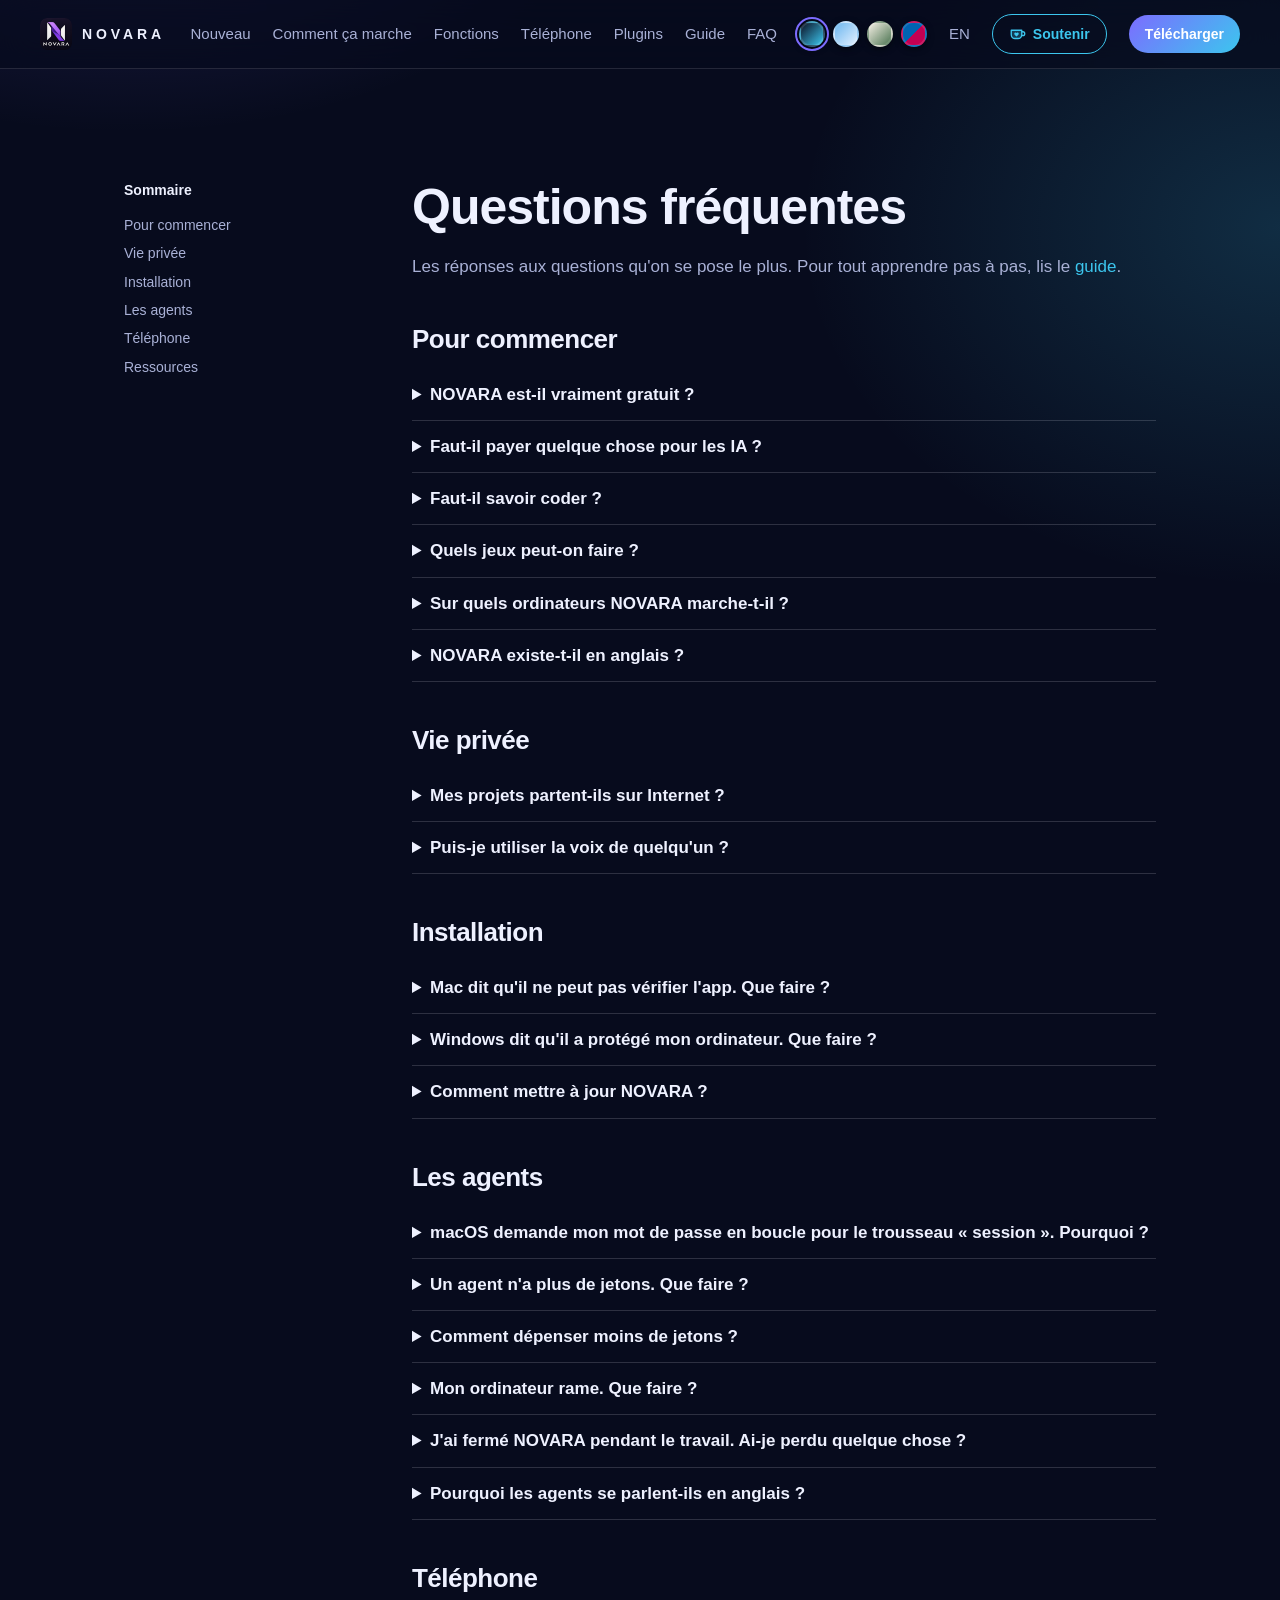
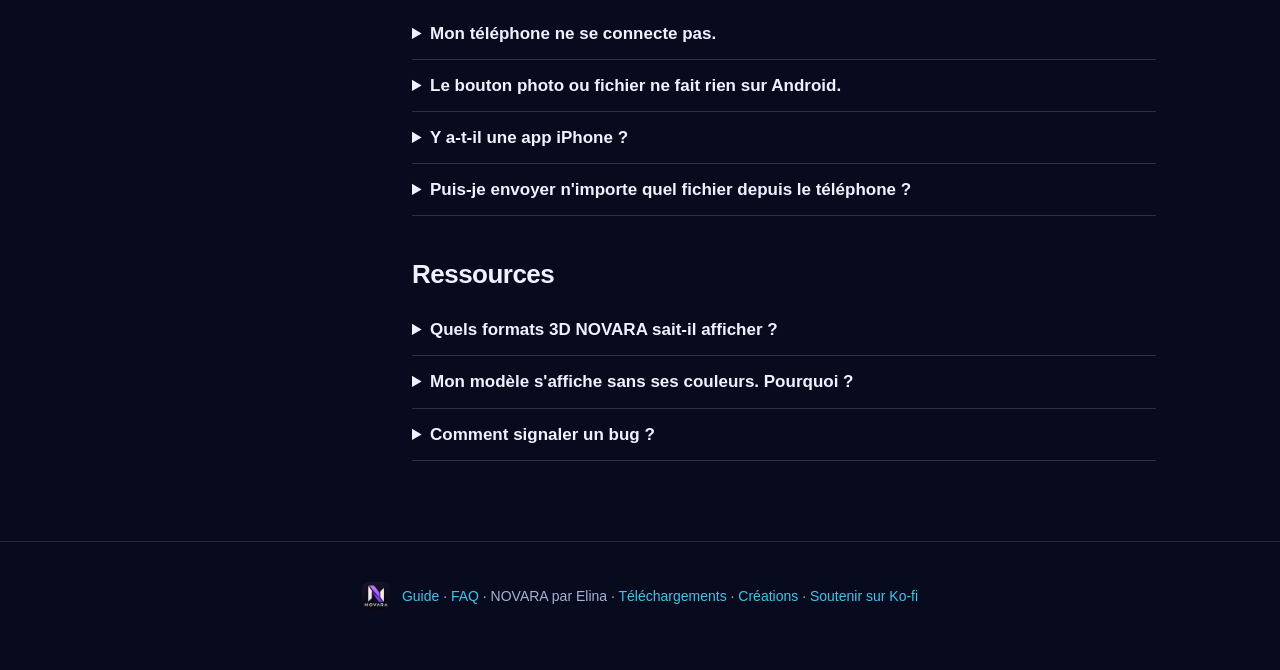
==== docs/faq-fr.html @ 21bc391d "Site et README : nouveautés 0.2.3, guide complet et FAQ en français et en anglais Co-Authored-By: Cl" ====
<!doctype html>
<html lang="fr" data-theme="dark-aero">
<head>
<meta charset="utf-8">
<meta name="viewport" content="width=device-width, initial-scale=1">
<title>NOVARA — Questions fréquentes</title>
<meta name="description" content="Les réponses aux questions qu&#x27;on se pose le plus. Pour tout apprendre pas à pas, lis le guide.">
<link rel="icon" href="img/novara-icon.png">
<link rel="stylesheet" href="style.css?v=16">
<script src="site.js?v=14" defer></script>
</head>
<body>
<header class="top">
  <a class="brand" href="fr.html"><img src="img/novara-icon.png" alt="" width="32" height="32"><span>NOVARA</span></a>
  <nav>
    <a href="fr.html#new023">Nouveau</a>
    <a href="fr.html#how">Comment ça marche</a>
    <a href="fr.html#features">Fonctions</a>
    <a href="fr.html#phone">Téléphone</a>
    <a href="fr.html#community">Plugins</a>
    <a href="guide-fr.html">Guide</a>
    <a href="faq-fr.html">FAQ</a>
    <div class="theme-picker" role="group" aria-label="Thème du site">
      <button data-set-theme="dark-aero" style="--sw: linear-gradient(135deg,#0b1024,#3cc6ee)" title="Dark Aero" aria-label="Dark Aero"></button>
      <button data-set-theme="aero" style="--sw: linear-gradient(135deg,#6db7ef,#e3f0ff)" title="Frutiger Aero" aria-label="Frutiger Aero"></button>
      <button data-set-theme="technozen" style="--sw: linear-gradient(135deg,#f4efe4,#4a7350)" title="Technozen" aria-label="Technozen"></button>
      <button data-set-theme="metro" style="--sw: linear-gradient(135deg,#0063b1 50%,#c30052 50%)" title="Frutiger Metro" aria-label="Frutiger Metro"></button>
    </div>
    <a href="faq.html" lang="en">EN</a>
    <a class="btn small donate-mini" href="https://ko-fi.com/K4B229QS15" target="_blank" rel="noopener"><svg class="mug" viewBox="0 0 24 24" aria-hidden="true"><path d="M3 7h14v6a5 5 0 0 1-5 5H8a5 5 0 0 1-5-5z" fill="currentColor" opacity=".25"/><path d="M3 7h14v6a5 5 0 0 1-5 5H8a5 5 0 0 1-5-5zM17 9h1.5a2.5 2.5 0 0 1 0 5H17" fill="none" stroke="currentColor" stroke-width="1.8" stroke-linejoin="round"/><path d="M10 15.2s-3-1.8-3-3.6a1.6 1.6 0 0 1 3-.8 1.6 1.6 0 0 1 3 .8c0 1.8-3 3.6-3 3.6z" fill="currentColor"/></svg><span>Soutenir</span></a>
    <a class="btn small" href="https://github.com/elinahart/novara-releases/releases/latest">Télécharger</a>
  </nav>
</header>
<main class="doc">
<nav class="doc-toc" aria-label="Sommaire"><b>Sommaire</b><a href="#s1-pour-commencer">Pour commencer</a><a href="#s2-vie-prive">Vie privée</a><a href="#s3-installation">Installation</a><a href="#s4-les-agents">Les agents</a><a href="#s5-tlphone">Téléphone</a><a href="#s6-ressources">Ressources</a></nav>
<article>
<h1>Questions fréquentes</h1>
<p>Les réponses aux questions qu'on se pose le plus. Pour tout apprendre pas à pas, lis le <a href="guide-fr.html">guide</a>.</p>
<h2 id="s1-pour-commencer">Pour commencer</h2>
<details><summary>NOVARA est-il vraiment gratuit ?</summary>
<p>Oui. Toutes les fonctions, tous les thèmes et toutes les mises à jour sont gratuits, sans abonnement et sans compte NOVARA. Tu peux soutenir le projet sur <a href="https://ko-fi.com/K4B229QS15" target="_blank" rel="noopener">Ko-fi</a> si tu veux.</p>
</details>
<details><summary>Faut-il payer quelque chose pour les IA ?</summary>
<p>Les agents utilisent ton propre compte : un abonnement Claude, un compte ChatGPT ou un compte Google. Ce que ça coûte dépend de ce compte. NOVARA choisit le bon modèle pour chaque tâche et ne dépense des jetons que là où une IA est vraiment utile.</p>
</details>
<details><summary>Faut-il savoir coder ?</summary>
<p>Non. Tu décris ton jeu avec tes mots, les agents écrivent le code et tu valides ce qu'ils créent.</p>
</details>
<details><summary>Quels jeux peut-on faire ?</summary>
<p>Des jeux web 2D, des jeux web 3D, des jeux Roblox Studio, des jeux Unity et des jeux ASCII, tout en caractères.</p>
</details>
<details><summary>Sur quels ordinateurs NOVARA marche-t-il ?</summary>
<p>Sur Mac avec macOS 11 ou plus récent (Apple Silicon ou Intel), et sur PC avec Windows 10 ou 11 en 64 bits. Il n'y a pas de version Linux pour l'instant. NOVARA regarde ta machine et te propose un nombre d'agents adapté.</p>
</details>
<details><summary>NOVARA existe-t-il en anglais ?</summary>
<p>Oui, en français et en anglais. Il suit la langue de ton ordinateur.</p>
</details>
<h2 id="s2-vie-prive">Vie privée</h2>
<details><summary>Mes projets partent-ils sur Internet ?</summary>
<p>Tes projets restent sur ton ordinateur et NOVARA ne collecte rien. Il va en ligne pour télécharger des outils et des mises à jour et pour lister les créations de la communauté. Les agents que tu connectes passent par ton compte : ce qu'ils lisent est traité par leur fournisseur, selon ses conditions.</p>
</details>
<details><summary>Puis-je utiliser la voix de quelqu'un ?</summary>
<p>Seulement avec son accord. NOVARA fait copier de vraies voix et demande ce consentement avant d'enregistrer.</p>
</details>
<h2 id="s3-installation">Installation</h2>
<details><summary>Mac dit qu'il ne peut pas vérifier l'app. Que faire ?</summary>
<p>C'est normal : NOVARA n'est pas notarié par Apple. Ouvre <b>Réglages Système › Confidentialité et sécurité</b>, descends et clique sur <b>Ouvrir quand même</b>. Il ne faut le faire qu'une fois.</p>
</details>
<details><summary>Windows dit qu'il a protégé mon ordinateur. Que faire ?</summary>
<p>L'installeur n'est pas signé par Microsoft. Clique sur <b>Informations complémentaires</b>, puis <b>Exécuter quand même</b>.</p>
</details>
<details><summary>Comment mettre à jour NOVARA ?</summary>
<p>NOVARA propose chaque mise à jour sur son écran d'accueil, avec ce qu'elle change. Sa signature est vérifiée avant l'installation.</p>
</details>
<h2 id="s4-les-agents">Les agents</h2>
<details><summary>macOS demande mon mot de passe en boucle pour le trousseau « session ». Pourquoi ?</summary>
<p>Claude Code garde sa connexion dans ton trousseau macOS et la relit à chaque agent. Si le trousseau est verrouillé, macOS redemande ton mot de passe pour chaque agent. Ouvre l'app <b>Trousseaux d'accès</b>, déverrouille « session », puis relance les agents. NOVARA te prévient quand il voit le trousseau verrouillé.</p>
</details>
<details><summary>Un agent n'a plus de jetons. Que faire ?</summary>
<p>NOVARA te propose de passer à une autre IA si tu en as connecté plusieurs. Tu peux aussi attendre la fin de ta limite, puis reprendre avec <b>Reprise</b>.</p>
</details>
<details><summary>Comment dépenser moins de jetons ?</summary>
<p>Choisis le mode <b>Éco</b> ou <b>Ultra éco</b> dans les réglages du projet. Les images, sons et musiques faits par les outils locaux ne coûtent aucun jeton.</p>
</details>
<details><summary>Mon ordinateur rame. Que faire ?</summary>
<p>Active le <b>Mode léger</b> du projet et réduis le nombre d'agents dans « Ressources et agents ».</p>
</details>
<details><summary>J'ai fermé NOVARA pendant le travail. Ai-je perdu quelque chose ?</summary>
<p>Non. Les tâches, les décisions et le travail interrompu sont gardés. Rouvre le projet et utilise <b>Reprise</b> pour repartir avec la même équipe.</p>
</details>
<details><summary>Pourquoi les agents se parlent-ils en anglais ?</summary>
<p>Ça coûte moins de jetons. Tout ce qui t'est destiné reste dans ta langue.</p>
</details>
<h2 id="s5-tlphone">Téléphone</h2>
<details><summary>Mon téléphone ne se connecte pas.</summary>
<p>Vérifie que le téléphone et l'ordinateur sont sur le même Wi-Fi et que NOVARA est ouvert. Scanne de nouveau le QR code de <b>Mon téléphone</b>. Hors de chez toi, il faut Tailscale sur les deux appareils.</p>
</details>
<details><summary>Le bouton photo ou fichier ne fait rien sur Android.</summary>
<p>Ton app NOVARA est sûrement trop ancienne. Installe la dernière depuis la page du téléphone : ouvre dans Chrome l'adresse de ton NOVARA suivie de <code>/novara-telephone.apk</code>.</p>
</details>
<details><summary>Y a-t-il une app iPhone ?</summary>
<p>Non, mais la page marche dans le navigateur de l'iPhone. Tu peux l'ajouter à ton écran d'accueil.</p>
</details>
<details><summary>Puis-je envoyer n'importe quel fichier depuis le téléphone ?</summary>
<p>Oui, dans l'onglet <b>Biblio</b>, jusqu'à 200 Mo par fichier. Ils arrivent dans les ressources du projet.</p>
</details>
<h2 id="s6-ressources">Ressources</h2>
<details><summary>Quels formats 3D NOVARA sait-il afficher ?</summary>
<p>GLB, GLTF, FBX, OBJ, STL, PLY, DAE, 3DS, 3MF et USDZ, sur l'ordinateur et sur le téléphone. Les fichiers <code>.blend</code> demandent Blender.</p>
</details>
<details><summary>Mon modèle s'affiche sans ses couleurs. Pourquoi ?</summary>
<p>NOVARA cherche les textures à côté du modèle, dans un dossier <code>&lt;nom&gt;.fbm</code> ou dans un dossier <code>textures</code>. Si elles sont ailleurs, le modèle s'affiche sans elles.</p>
</details>
<details><summary>Comment signaler un bug ?</summary>
<p>Utilise <b>Signaler un bug</b> dans NOVARA ou ouvre un ticket sur <a href="https://github.com/elinahart/novara-releases/issues" target="_blank" rel="noopener">GitHub</a>.</p>
</details>
</article>
</main>
<footer>
  <img src="img/novara-icon.png" alt="" width="28" height="28">
  <p><span class="footer-docs"><a href="guide-fr.html">Guide</a> · <a href="faq-fr.html">FAQ</a> · </span>NOVARA par Elina · <a href="https://github.com/elinahart/novara-releases">Téléchargements</a> · <a href="https://github.com/elinahart/novara-creations">Créations</a> · <a href="https://ko-fi.com/K4B229QS15" target="_blank" rel="noopener">Soutenir sur Ko-fi</a></p>
</footer>
</body>
</html>
---- docs/style.css ----
:root, [data-theme="dark-aero"] {
  --bg: #070b1d;
  --glow-1: rgb(124 108 255 / 0.28);
  --glow-2: rgb(60 198 238 / 0.18);
  --top-bg: rgb(7 11 29 / 0.7);
  --title-1: #b9a8ff;
  --shadow: rgb(0 0 0 / 0.5);
  --bg-2: #0d1430;
  --surface: rgb(255 255 255 / 0.06);
  --border: rgb(255 255 255 / 0.12);
  --text: #eef1ff;
  --muted: #a9b1d6;
  --accent: #7c6cff;
  --accent-2: #3cc6ee;
  --radius: 22px;
  color-scheme: dark;
}
[data-theme="aero"] {
  --bg: #e6f3fb; --glow-1: rgb(109 183 239 / 0.45); --glow-2: rgb(124 220 180 / 0.35); --top-bg: rgb(240 248 253 / 0.75);
  --surface: rgb(255 255 255 / 0.7); --border: rgb(15 37 54 / 0.12); --text: #0f2536; --muted: #4a6375;
  --accent: #4f46e5; --accent-2: #0b7fbf; --title-1: #4f46e5; --shadow: rgb(15 37 54 / 0.18); color-scheme: light;
}
[data-theme="technozen"] {
  --bg: #f4efe4; --glow-1: rgb(241 229 204 / 0.9); --glow-2: rgb(74 115 80 / 0.18); --top-bg: rgb(248 244 234 / 0.8);
  --surface: rgb(255 252 245 / 0.8); --border: rgb(42 40 34 / 0.12); --text: #2a2822; --muted: #5f5a4c;
  --accent: #4a7350; --accent-2: #8a5f36; --title-1: #4a7350; --shadow: rgb(42 40 34 / 0.18); color-scheme: light;
}
[data-theme="metro"] {
  --bg: #f2f2f2; --glow-1: transparent; --glow-2: transparent; --top-bg: #1d1d1d;
  --surface: #ffffff; --border: #d4d4d4; --text: #111111; --muted: #525252;
  --accent: #0063b1; --accent-2: #c30052; --title-1: #0063b1; --shadow: rgb(0 0 0 / 0.15); --radius: 0px; color-scheme: light;
}
[data-theme="metro"] .top nav a:not(.btn), [data-theme="metro"] .brand { color: #fff; }
[data-theme="metro"] .btn, [data-theme="metro"] img { border-radius: 0 !important; }
[data-theme="metro"] .btn { background: var(--accent); box-shadow: none; }
[data-theme="metro"] h1, [data-theme="metro"] h2 { text-transform: lowercase; font-weight: 300; letter-spacing: -0.03em; }
body, .top, .steps li, .cards > div { transition: background 0.4s ease, color 0.4s ease; }
* { box-sizing: border-box; }
html { scroll-behavior: smooth; overflow-x: clip; }
body { overflow-x: clip; }
body {
  margin: 0;
  font: 17px/1.6 -apple-system, BlinkMacSystemFont, "Segoe UI", Inter, Roboto, sans-serif;
  color: var(--text);
  background:
    radial-gradient(900px 600px at 10% -10%, var(--glow-1), transparent 60%),
    radial-gradient(800px 600px at 100% 10%, var(--glow-2), transparent 60%),
    var(--bg);
  -webkit-font-smoothing: antialiased;
}
img { max-width: 100%; height: auto; display: block; }
a { color: var(--accent-2); text-decoration: none; }
a:hover { text-decoration: underline; }
code { background: var(--surface); padding: 2px 6px; border-radius: 6px; font-size: 0.9em; }

.top {
  position: sticky; top: 0; z-index: 10;
  display: flex; align-items: center; justify-content: space-between; gap: 16px;
  padding: 14px max(24px, calc((100vw - 1200px) / 2));
  background: var(--top-bg); backdrop-filter: blur(16px); -webkit-backdrop-filter: blur(16px);
  border-bottom: 1px solid var(--border);
}
.brand { display: flex; align-items: center; gap: 10px; color: var(--text); font-weight: 800; letter-spacing: 0.28em; font-size: 14px; }
.brand img { border-radius: 22%; }
.brand:hover { text-decoration: none; }
.top nav { display: flex; align-items: center; gap: 22px; font-size: 15px; }
.top nav a { color: var(--muted); }
.top nav a:hover { color: var(--text); text-decoration: none; }

.btn {
  display: inline-flex; align-items: center; gap: 8px;
  padding: 13px 24px; border-radius: 999px; font-weight: 700; color: #fff;
  background: linear-gradient(135deg, var(--accent), var(--accent-2));
  box-shadow: 0 10px 30px rgb(124 108 255 / 0.4);
  transition: transform 0.15s ease, box-shadow 0.15s ease;
}
.btn:hover { text-decoration: none; transform: translateY(-1px); box-shadow: 0 14px 36px rgb(124 108 255 / 0.55); }
.top nav a.btn { color: #fff; }
.btn.small { padding: 8px 16px; font-size: 14px; box-shadow: none; }
.btn.ghost { background: var(--surface); border: 1px solid var(--border); box-shadow: none; color: var(--text); }
.btn.big { padding: 18px 34px; font-size: 19px; }

main > section { max-width: 1200px; margin: 0 auto; padding: 90px 24px; }
h1, h2, h3 { line-height: 1.15; margin: 0 0 16px; letter-spacing: -0.02em; }
h1 { font-size: clamp(38px, 5.4vw, 66px); font-weight: 850; }
h1 em { font-style: normal; background: linear-gradient(90deg, var(--title-1), var(--accent-2)); -webkit-background-clip: text; background-clip: text; color: transparent; }
h2 { font-size: clamp(30px, 3.6vw, 44px); text-align: center; margin-bottom: 40px; }
h3 { font-size: 23px; }
p { margin: 0 0 14px; }
.lead { font-size: 19px; color: var(--muted); max-width: 640px; }
.lead.center { margin: -20px auto 40px; text-align: center; }
.eyebrow { color: var(--accent-2); font-weight: 700; letter-spacing: 0.08em; text-transform: uppercase; font-size: 13px; }

.hero { display: grid; grid-template-columns: 0.85fr 1.25fr; gap: 56px; align-items: center; padding-top: 70px !important; }
.cta { display: flex; flex-wrap: wrap; gap: 12px; margin: 28px 0 22px; }
.works { color: var(--muted); font-size: 15px; }
.works b { color: var(--text); font-weight: 600; }
figure { margin: 0; }
.hero-shot img, .feature figure img, .wide img, .gallery img, .trio img {
  border-radius: 16px; border: 1px solid var(--border);
  box-shadow: 0 30px 80px var(--shadow);
}
.hero-shot img { transition: opacity 0.3s ease; }
.hero-shot img.swap { opacity: 0; }

.steps ol { list-style: none; padding: 0; margin: 0 0 56px; display: grid; grid-template-columns: repeat(3, 1fr); gap: 20px; }
.steps li, .cards > div {
  background: var(--surface); border: 1px solid var(--border); border-radius: var(--radius); padding: 28px;
}
.steps li span {
  display: grid; place-items: center; width: 40px; height: 40px; border-radius: 12px; margin-bottom: 16px;
  font-weight: 800; background: linear-gradient(135deg, var(--accent), var(--accent-2));
}
.steps li p, .cards p, .feature p, .trio p { color: var(--muted); }
.wide { max-width: 1000px; margin: 0 auto; }

.feature { display: grid; grid-template-columns: 1fr 1.3fr; gap: 56px; align-items: center; margin: 0 0 96px; }
.feature.flip > div { order: 2; }
.feature ul { padding-left: 20px; color: var(--muted); margin: 0; }
.feature li { margin-bottom: 6px; }
.feature b { color: var(--text); }

.gallery { display: grid; grid-template-columns: repeat(4, 1fr); gap: 18px; margin-bottom: 80px; }
.gallery figcaption { text-align: center; margin-top: 10px; color: var(--muted); font-size: 14px; font-weight: 600; }
.gallery figure { transition: transform 0.2s ease; }
.gallery figure:hover { transform: translateY(-4px) scale(1.02); }
.trio { display: grid; grid-template-columns: repeat(3, 1fr); gap: 26px; margin-bottom: 96px; }
.trio img { margin-bottom: 18px; }

.cards { display: grid; grid-template-columns: repeat(3, 1fr); gap: 20px; }
.cards h3 { font-size: 19px; }

.download { text-align: center; }
.download p { color: var(--muted); max-width: 640px; margin: 0 auto 28px; }
.download .small { font-size: 14px; margin-top: 28px; }

footer { display: flex; align-items: center; justify-content: center; gap: 12px; padding: 40px 24px 60px; color: var(--muted); font-size: 14px; border-top: 1px solid var(--border); }
footer img { border-radius: 22%; }
footer p { margin: 0; }

@media (max-width: 900px) {
  .top nav a:not(.btn) { display: none; }
  .hero, .feature { grid-template-columns: 1fr; gap: 32px; }
  .feature.flip > div { order: 0; }
  .hero-shot { transform: none; }
  .steps ol, .trio, .cards { grid-template-columns: 1fr; }
  .gallery { grid-template-columns: repeat(2, 1fr); }
  main > section { padding: 60px 16px; }
}
@media (prefers-reduced-motion: reduce) { * { transition: none !important; scroll-behavior: auto !important; } }

/* The themes of the app, tried on the site itself. */
.theme-picker { display: flex; gap: 8px; align-items: center; }
.theme-picker button {
  width: 26px; height: 26px; border-radius: 50%; border: 2px solid var(--border); cursor: pointer; padding: 0;
  background: var(--sw); box-shadow: 0 2px 6px var(--shadow); transition: transform 0.15s ease;
}
.theme-picker button:hover { transform: scale(1.15); }
.theme-picker button[aria-pressed="true"] { outline: 2px solid var(--accent); outline-offset: 2px; }
.try { text-align: center; margin: -10px 0 36px; color: var(--muted); }
.try .theme-picker { justify-content: center; margin-top: 12px; }
.try .theme-picker button { width: auto; height: auto; padding: 8px 16px; border-radius: 999px; font: inherit; font-size: 14px; font-weight: 600; color: #fff; text-shadow: 0 1px 2px rgb(0 0 0 / 0.4); }
.game { display: grid; grid-template-columns: repeat(3, 1fr); gap: 26px; align-items: start; }
.game img { border-radius: 16px; border: 1px solid var(--border); box-shadow: 0 30px 80px var(--shadow); }
.game figcaption { color: var(--muted); font-size: 15px; margin-top: 12px; text-align: center; }
@media (max-width: 900px) { .game { grid-template-columns: 1fr; } .top .theme-picker { display: none; } }

/* Scroll reveal: in when on screen, out again when it leaves. */
.reveal { opacity: 0; transform: translateY(40px); transition: opacity 0.8s cubic-bezier(.2,.7,.2,1), transform 0.8s cubic-bezier(.2,.7,.2,1); }
.reveal.from-right { transform: translateX(60px) scale(0.97); }
.reveal.in { opacity: 1; transform: none; }
.delay-1 { transition-delay: 0.1s; } .delay-2 { transition-delay: 0.2s; } .delay-3 { transition-delay: 0.3s; }
.top.scrolled { box-shadow: 0 10px 30px var(--shadow); }

/* The sentence that types itself. */
.typed-band { text-align: center; padding: 120px 24px 40px !important; }
.typed { font-size: clamp(24px, 3.2vw, 40px); font-weight: 700; line-height: 1.35; max-width: 900px; margin: 0 auto 26px; min-height: 3em; letter-spacing: -0.01em; }
.typed .ghost { opacity: 0.12; }
.typed .caret { display: inline-block; width: 3px; height: 1em; margin: 0 2px -0.12em; background: var(--accent-2); animation: blink 1s steps(2) infinite; }
.typed-after { color: var(--muted); font-size: 18px; }
@keyframes blink { 50% { opacity: 0; } }

/* The simulated team at work. */
.live-grid { display: grid; grid-template-columns: 1fr 1.1fr; gap: 56px; align-items: center; margin-bottom: 70px; }
h2.left { text-align: left; }
.mini-steps { padding-left: 20px; color: var(--muted); }
.mini-steps li { margin-bottom: 10px; }
.mini-steps b { color: var(--text); }
.feed { border-radius: 18px; overflow: hidden; border: 1px solid var(--border); background: #0b0f24; box-shadow: 0 30px 80px var(--shadow); color: #dfe4ff; font: 14px/1.5 ui-monospace, "SF Mono", Menlo, monospace; }
.feed-head { display: flex; align-items: center; gap: 7px; padding: 12px 16px; background: #141a36; border-bottom: 1px solid rgb(255 255 255 / 0.08); }
.feed-head span { width: 11px; height: 11px; border-radius: 50%; background: #ff5f57; }
.feed-head span:nth-child(2) { background: #febc2e; } .feed-head span:nth-child(3) { background: #28c840; }
.feed-head b { margin-left: 10px; font-weight: 600; color: #a9b1d6; font-family: -apple-system, sans-serif; }
.feed ul { list-style: none; margin: 0; padding: 14px 16px 18px; min-height: 380px; }
.feed li { display: flex; align-items: baseline; gap: 10px; padding: 7px 8px; border-radius: 8px; opacity: 0; transform: translateY(8px); transition: opacity 0.4s ease, transform 0.4s ease, background 0.4s ease; }
.feed li.on { opacity: 1; transform: none; }
.feed li.now { background: rgb(255 255 255 / 0.06); }
.feed li i { flex: none; width: 8px; height: 8px; border-radius: 50%; transform: translateY(-1px); }
.feed li.now i { animation: pulse 1s ease-in-out infinite; }
.feed li b { flex: none; min-width: 96px; font-weight: 700; }
@keyframes pulse { 50% { box-shadow: 0 0 0 6px rgb(255 255 255 / 0.12); } }
.game figure.phone img { max-width: 300px; margin: 0 auto; border-radius: 28px; border: 6px solid #111; }

/* Tokens. */
.tokens { display: grid; grid-template-columns: repeat(4, 1fr); gap: 18px; }
.tokens > div { background: var(--surface); border: 1px solid var(--border); border-radius: var(--radius); padding: 24px; }
.tokens strong { display: block; font-size: 30px; margin-bottom: 6px; background: linear-gradient(90deg, var(--title-1), var(--accent-2)); -webkit-background-clip: text; background-clip: text; color: transparent; }
.tokens p { color: var(--muted); margin: 0; font-size: 15px; }

@media (max-width: 900px) {
  .live-grid, .tokens { grid-template-columns: 1fr; }
  .feed ul { min-height: 0; }
}
@media (prefers-reduced-motion: reduce) { .reveal { opacity: 1; transform: none; } }

/* ---- Small pleasures. */
.progress { position: fixed; top: 0; left: 0; height: 3px; width: 100%; z-index: 30; transform-origin: 0 50%; transform: scaleX(0); background: linear-gradient(90deg, var(--accent), var(--accent-2)); }
.top nav a.active { color: var(--text); position: relative; }
.top nav a.active::after { content: ""; position: absolute; left: 0; right: 0; bottom: -6px; height: 2px; border-radius: 2px; background: var(--accent-2); }
:focus-visible { outline: 2px solid var(--accent-2); outline-offset: 3px; border-radius: 6px; }

/* A bigger town, bleeding to the right on wide screens. */
@media (min-width: 901px) { .hero { grid-template-columns: 0.8fr 1.4fr; } }
.hero-shot { position: relative; }
@media (min-width: 1100px) { .hero-shot { margin-right: calc((1200px - 100vw) / 2 + 8px); } }
.hero-shot img { border-radius: 22px; }
.bubble {
  position: absolute; display: flex; align-items: center; gap: 8px; padding: 8px 14px 8px 8px; border-radius: 999px;
  background: rgb(255 255 255 / 0.92); color: #0f2536; font-size: 14px; font-weight: 600; white-space: nowrap;
  box-shadow: 0 10px 30px rgb(0 0 0 / 0.25); opacity: 0; transform: translateY(10px) scale(0.95);
  transition: opacity 0.45s ease, transform 0.45s ease; pointer-events: none;
}
.bubble.on { opacity: 1; transform: none; }
.bubble i { width: 26px; height: 26px; border-radius: 50%; display: grid; place-items: center; font-style: normal; color: #fff; font-size: 13px; }
.bubble b { font-weight: 800; }

/* Screenshots open big. */
main figure img, .trio img { cursor: zoom-in; transition: transform 0.35s cubic-bezier(.2,.7,.2,1), box-shadow 0.35s ease; }
main figure:not(.hero-shot) img:hover, .trio img:hover { transform: translateY(-4px); }
.lightbox { position: fixed; inset: 0; z-index: 50; display: grid; place-items: center; padding: 4vh 4vw; background: rgb(3 5 15 / 0.82); backdrop-filter: blur(10px); -webkit-backdrop-filter: blur(10px); opacity: 0; pointer-events: none; transition: opacity 0.3s ease; cursor: zoom-out; }
.lightbox.open { opacity: 1; pointer-events: auto; }
.lightbox img { max-width: 100%; max-height: 86vh; border-radius: 14px; box-shadow: 0 40px 120px rgb(0 0 0 / 0.6); transform: scale(0.94); transition: transform 0.35s cubic-bezier(.2,.7,.2,1); }
.lightbox.open img { transform: none; }
.lightbox p { color: #dfe4ff; margin: 14px 0 0; font-size: 15px; text-align: center; }

/* A light that follows the mouse on cards. */
.cards > div, .tokens > div, .steps li { position: relative; overflow: hidden; }
.cards > div::before, .tokens > div::before {
  content: ""; position: absolute; inset: 0; pointer-events: none; opacity: 0; transition: opacity 0.3s ease;
  background: radial-gradient(260px circle at var(--mx, 50%) var(--my, 50%), color-mix(in srgb, var(--accent) 22%, transparent), transparent 70%);
}
.cards > div:hover::before, .tokens > div:hover::before { opacity: 1; }
.cards > div, .tokens > div { transition: transform 0.25s ease, border-color 0.25s ease; }
.cards > div:hover, .tokens > div:hover { transform: translateY(-4px); border-color: color-mix(in srgb, var(--accent) 45%, var(--border)); }

.to-top { position: fixed; right: 22px; bottom: 22px; z-index: 20; width: 46px; height: 46px; border-radius: 50%; border: 1px solid var(--border); background: var(--surface); color: var(--text); font-size: 20px; cursor: pointer; backdrop-filter: blur(10px); box-shadow: 0 10px 30px var(--shadow); opacity: 0; transform: translateY(12px); transition: opacity 0.3s ease, transform 0.3s ease; }
.to-top.on { opacity: 1; transform: none; }
@media (max-width: 900px) { .bubble { font-size: 12px; } .hero-shot { margin-right: 0; } }

/* The four other themes of the app, for the showcase. */
[data-theme="glacier"] {
  --bg: #ecf3f8; --glow-1: rgb(63 143 203 / 0.3); --glow-2: rgb(255 255 255 / 0.9); --top-bg: rgb(244 249 252 / 0.8);
  --surface: rgb(255 255 255 / 0.75); --border: rgb(27 103 158 / 0.15); --text: #0d2a40; --muted: #4d6577;
  --accent: #1b679e; --accent-2: #3f8fcb; --title-1: #1b679e; --shadow: rgb(13 42 64 / 0.18); color-scheme: light;
}
[data-theme="aurora"] {
  --bg: #0a1330; --glow-1: rgb(14 91 92 / 0.55); --glow-2: rgb(61 42 128 / 0.5); --top-bg: rgb(10 19 48 / 0.75);
  --surface: rgb(255 255 255 / 0.06); --border: rgb(255 255 255 / 0.12); --text: #eef3ff; --muted: #b2bfe6;
  --accent: #5be3c8; --accent-2: #c38bfa; --title-1: #5be3c8; --shadow: rgb(0 0 0 / 0.5); color-scheme: dark;
}
[data-theme="aurora"] .btn:not(.ghost) { color: #062a26; }
[data-theme="eco"] {
  --bg: #eef6ea; --glow-1: rgb(220 243 207 / 0.95); --glow-2: rgb(46 117 49 / 0.15); --top-bg: rgb(246 251 241 / 0.8);
  --surface: rgb(255 255 251 / 0.8); --border: rgb(20 43 23 / 0.12); --text: #142b17; --muted: #48614b;
  --accent: #2e7531; --accent-2: #8a6d00; --title-1: #2e7531; --shadow: rgb(20 43 23 / 0.16); color-scheme: light;
}
[data-theme="dorfic"] {
  --bg: #efefed; --glow-1: rgb(255 230 211 / 0.9); --glow-2: transparent; --top-bg: rgb(246 246 244 / 0.85);
  --surface: #ffffff; --border: #d6d6d2; --text: #1a1a1a; --muted: #575757;
  --accent: #b93d0c; --accent-2: #c25e0a; --title-1: #b93d0c; --shadow: rgb(0 0 0 / 0.12); --radius: 6px; color-scheme: light;
}
[data-theme="dorfic"] h1, [data-theme="dorfic"] h2, [data-theme="dorfic"] h3 { font-family: ui-monospace, "SF Mono", Menlo, monospace; text-transform: uppercase; letter-spacing: 0.02em; }

/* The showcase: it stays on screen while the themes play one by one. */
.showcase { height: 520vh; position: relative; margin-bottom: 60px; }
.show-stick { position: sticky; top: 84px; height: calc(100vh - 100px); display: grid; grid-template-columns: 0.75fr 2fr; grid-template-rows: 1fr auto; gap: 18px 36px; align-items: center; }
.show-head { align-self: center; }
.show-count { color: var(--accent-2); font-weight: 800; letter-spacing: 0.1em; margin: 0 0 6px; }
.show-head h3 { font-size: clamp(28px, 3vw, 40px); }
.show-desc { color: var(--muted); min-height: 3.2em; }
.show-frame { margin: 0; align-self: center; }
.show-frame img { width: 100%; max-height: calc(100vh - 260px); object-fit: contain; border-radius: 16px; border: 1px solid var(--border); box-shadow: 0 30px 80px var(--shadow); transition: opacity 0.35s ease, transform 0.35s ease; }
.show-frame img.swap { opacity: 0; transform: scale(0.98); }
.show-strip { grid-column: 1 / -1; display: grid; grid-template-columns: repeat(8, 1fr); gap: 10px; }
.show-strip button { padding: 0; border: 2px solid transparent; border-radius: 10px; overflow: hidden; cursor: pointer; background: none; opacity: 0.55; transition: opacity 0.25s ease, transform 0.25s ease, border-color 0.25s ease; }
.show-strip button img { aspect-ratio: 16 / 10; object-fit: cover; width: 100%; cursor: pointer; }
.show-strip button:hover { opacity: 0.9; transform: translateY(-2px); }
.show-strip button[aria-selected="true"] { opacity: 1; border-color: var(--accent); }
@media (max-width: 900px) {
  .showcase { height: auto; }
  .show-stick { position: static; height: auto; grid-template-columns: 1fr; }
  .show-strip { grid-template-columns: repeat(4, 1fr); }
}

/* Make your character. */
.maker { display: grid; grid-template-columns: 1fr 1.3fr; gap: 40px; align-items: stretch; margin: 0 0 96px; padding: 28px; border-radius: calc(var(--radius) + 6px); background: var(--surface); border: 1px solid var(--border); }
.maker-stage { position: relative; border-radius: var(--radius); overflow: hidden; min-height: 360px; background: linear-gradient(180deg, #8fd0ff 0%, #d9f1ff 58%, #7ccf6a 58%, #5bb04c 100%); display: flex; flex-direction: column; justify-content: flex-end; align-items: center; padding-bottom: 26px; }
.maker-ground { position: relative; display: flex; align-items: flex-end; gap: 6px; margin-bottom: 18px; }
.maker-me { width: 168px; height: 276px; background-repeat: no-repeat; background-size: 672px 276px; image-rendering: pixelated; animation: maker-walk 0.7s steps(4) infinite, maker-bob 0.35s ease-in-out infinite alternate; filter: drop-shadow(0 6px 0 rgb(0 0 0 / 0.15)); }
.maker-pet { width: 96px; height: 80px; background-repeat: no-repeat; background-size: 384px 80px; image-rendering: pixelated; animation: maker-pet 0.6s steps(4) infinite; margin-bottom: 4px; }
.maker-pet.none { display: none; }
@keyframes maker-walk { to { background-position: -672px 0; } }
@keyframes maker-pet { to { background-position: -384px 0; } }
@keyframes maker-bob { to { transform: translateY(-3px); } }
.maker-name { margin: 0; padding: 8px 18px; border-radius: 999px; background: rgb(255 255 255 / 0.9); color: #0f2536; text-align: center; box-shadow: 0 8px 24px rgb(0 0 0 / 0.15); }
.maker-name b { display: block; font-size: 18px; }
.maker-name small { color: #4a6375; }
.maker-tools .muted { color: var(--muted); }
.maker-row { display: flex; gap: 10px; margin: 16px 0; }
.maker-row input { flex: 1; padding: 10px 14px; border-radius: 12px; border: 1px solid var(--border); background: var(--bg); color: var(--text); font: inherit; }
.maker-tabs { display: flex; gap: 6px; margin-bottom: 14px; }
.maker-tabs button { flex: 1; padding: 9px; border-radius: 12px; border: 1px solid var(--border); background: transparent; color: var(--text); font: inherit; font-weight: 700; cursor: pointer; }
.maker-tabs button[aria-selected="true"] { background: linear-gradient(135deg, var(--accent), var(--accent-2)); color: #fff; border-color: transparent; }
.maker-grid { display: grid; grid-template-columns: repeat(auto-fill, minmax(78px, 1fr)); gap: 8px; max-height: 300px; overflow: auto; padding: 2px; }
.maker-grid button { display: flex; flex-direction: column; align-items: center; gap: 4px; padding: 8px 4px; border-radius: 12px; border: 2px solid transparent; background: var(--bg); color: var(--muted); font: inherit; font-size: 11px; cursor: pointer; transition: transform 0.15s ease, border-color 0.15s ease; }
.maker-grid button:hover { transform: translateY(-2px); }
.maker-grid button[aria-pressed="true"] { border-color: var(--accent); color: var(--text); }
.maker-grid span { display: block; width: 42px; height: 69px; background-repeat: no-repeat; background-size: 168px 69px; image-rendering: pixelated; }
.maker-grid span.pet { width: 48px; height: 40px; background-size: 192px 40px; margin: 14px 0 15px; }
.maker-grid span.none { background: none; border: 2px dashed var(--border); border-radius: 8px; width: 40px; height: 40px; margin: 14px 0 15px; }
@media (max-width: 900px) { .maker { grid-template-columns: 1fr; } }
@media (prefers-reduced-motion: reduce) { .maker-me, .maker-pet { animation: none; } }
.models { max-width: 460px; margin: 30px auto 0; text-align: center; }
.models img { border-radius: 16px; border: 1px solid var(--border); box-shadow: 0 20px 60px var(--shadow); }
.models figcaption, .chars figcaption { color: var(--muted); font-size: 14px; margin-top: 10px; text-align: center; }
.chars { margin-top: -40px; }
.chars img { border-radius: 14px; border: 1px solid var(--border); box-shadow: 0 20px 60px var(--shadow); }
.flow { list-style: none; padding: 0; margin: 0 0 90px; display: grid; grid-template-columns: repeat(3, 1fr); gap: 22px; }
.flow li { background: var(--surface); border: 1px solid var(--border); border-radius: var(--radius); padding: 24px; display: flex; flex-direction: column; }
.flow li span { display: grid; place-items: center; width: 36px; height: 36px; border-radius: 10px; margin-bottom: 14px; font-weight: 800; color: #fff; background: linear-gradient(135deg, var(--accent), var(--accent-2)); }
.flow li p { color: var(--muted); flex: 1; }
.flow li img { border-radius: 12px; border: 1px solid var(--border); margin-top: 10px; cursor: zoom-in; }
@media (max-width: 900px) { .flow { grid-template-columns: 1fr; } }

/* NOVARA on the phone. */
.phone-band { display: grid; grid-template-columns: 0.9fr 1.3fr; gap: 40px; align-items: center; margin: 0 0 110px; padding: 40px; border-radius: calc(var(--radius) + 8px); background: linear-gradient(135deg, color-mix(in srgb, var(--accent) 16%, transparent), color-mix(in srgb, var(--accent-2) 12%, transparent)); border: 1px solid var(--border); }
.phone-text p, .phone-text ul { color: var(--muted); }
.phone-text li { margin-bottom: 6px; }
.phones { display: flex; justify-content: center; align-items: center; gap: 0; }
.phone-frame { width: 31%; max-width: 230px; border-radius: 34px; padding: 8px; background: #0b0d18; box-shadow: 0 30px 70px var(--shadow), inset 0 0 0 2px #2a2f45; margin: 0 -14px; transition: transform 0.4s cubic-bezier(.2,.7,.2,1); }
.phone-frame img { border-radius: 26px; display: block; width: 100%; }
.phone-frame.tilt-l { transform: rotate(-6deg) translateY(16px); }
.phone-frame.tilt-r { transform: rotate(6deg) translateY(16px); }
.phone-frame.up { position: relative; z-index: 2; transform: translateY(-14px) scale(1.06); }
.phones:hover .phone-frame.tilt-l { transform: rotate(-3deg) translateX(-18px) translateY(8px); }
.phones:hover .phone-frame.tilt-r { transform: rotate(3deg) translateX(18px) translateY(8px); }
@media (max-width: 900px) { .phone-band { grid-template-columns: 1fr; padding: 24px; } }

/* Support NOVARA: the donate button wears the theme's colours. */
.mug { width: 22px; height: 22px; flex: none; }
.donate { display: inline-flex; align-items: center; gap: 10px; padding: 14px 26px; border-radius: 999px; font-weight: 800; color: #fff; text-decoration: none;
  background: linear-gradient(135deg, var(--accent-2), var(--accent)); box-shadow: 0 12px 34px color-mix(in srgb, var(--accent) 45%, transparent);
  transition: transform 0.18s ease, box-shadow 0.18s ease; position: relative; overflow: hidden; }
.donate::after { content: ""; position: absolute; inset: 0; background: linear-gradient(110deg, transparent 30%, rgb(255 255 255 / 0.35) 50%, transparent 70%); transform: translateX(-120%); animation: donate-shine 3.5s ease-in-out infinite; }
.donate:hover { text-decoration: none; transform: translateY(-2px) scale(1.02); box-shadow: 0 16px 40px color-mix(in srgb, var(--accent) 60%, transparent); }
.donate:hover .mug { animation: mug-beat 0.6s ease-in-out infinite alternate; }
.donate.small { padding: 9px 18px; font-size: 15px; }
@keyframes donate-shine { 60%, 100% { transform: translateX(120%); } }
@keyframes mug-beat { to { transform: scale(1.18) rotate(-6deg); } }
.top nav a.donate-mini { background: transparent; border: 1.5px solid var(--accent-2); color: var(--accent-2); box-shadow: none; display: inline-flex; align-items: center; gap: 6px; }
.top nav a.donate-mini .mug { width: 18px; height: 18px; }
.top nav a.donate-mini:hover { background: var(--accent-2); color: #fff; }
[data-theme="metro"] .donate, [data-theme="metro"] .top nav a.donate-mini { border-radius: 0; }
[data-theme="metro"] .top nav a.donate-mini { color: #fff; border-color: #fff; }

.free-card { display: grid; grid-template-columns: 1.4fr 1fr; gap: 40px; align-items: center; padding: 44px; border-radius: calc(var(--radius) + 8px);
  background: linear-gradient(135deg, color-mix(in srgb, var(--accent) 22%, var(--surface)), color-mix(in srgb, var(--accent-2) 14%, var(--surface))); border: 1px solid var(--border); margin-bottom: 30px; }
.free-card p { color: var(--muted); margin-bottom: 24px; }
.free-list { list-style: none; margin: 0; padding: 0; display: grid; gap: 14px; }
.free-list li { display: flex; align-items: baseline; gap: 14px; padding: 16px 20px; border-radius: var(--radius); background: var(--surface); border: 1px solid var(--border); }
.free-list b { font-size: 30px; min-width: 96px; background: linear-gradient(90deg, var(--title-1), var(--accent-2)); -webkit-background-clip: text; background-clip: text; color: transparent; }
.free-list span { color: var(--muted); }
.privacy { padding: 30px 34px; border-radius: var(--radius); border: 1px dashed var(--border); }
.privacy p { color: var(--muted); }
.privacy .muted { font-size: 15px; opacity: 0.85; margin: 0; }
@media (max-width: 900px) { .free-card { grid-template-columns: 1fr; padding: 26px; } .top nav a.donate-mini span { display: none; } }
@media (prefers-reduced-motion: reduce) { .donate::after { animation: none; } }
.donate span { white-space: nowrap; }
@media (max-width: 420px) { .donate { padding: 12px 18px; font-size: 15px; gap: 8px; } }

/* Listen: the sounds made by the agents. */
.sound-lab { display: grid; grid-template-columns: 1fr 1.1fr; gap: 40px; align-items: center; margin: 0 0 96px; padding: 36px; border-radius: calc(var(--radius) + 6px); background: var(--surface); border: 1px solid var(--border); }
.sound-text p { color: var(--muted); }
.sound-text .muted { font-size: 15px; }
.mixer { padding: 20px; border-radius: var(--radius); background: #0b0f24; color: #e9edff; box-shadow: 0 24px 60px var(--shadow); }
.mixer-head { display: flex; align-items: center; gap: 14px; margin-bottom: 16px; }
.mixer-head b { display: block; }
.mixer-head small { color: #a9b1d6; }
.play-big { width: 54px; height: 54px; border-radius: 50%; border: none; cursor: pointer; font-size: 20px; color: #fff; background: linear-gradient(135deg, var(--accent), var(--accent-2)); box-shadow: 0 8px 22px color-mix(in srgb, var(--accent) 50%, transparent); flex: none; }
.play-big.playing { font-size: 16px; }
.layers { display: grid; grid-template-columns: repeat(4, 1fr); gap: 8px; }
.layer { display: flex; align-items: center; gap: 8px; justify-content: center; padding: 10px 6px; border-radius: 12px; border: 1px solid rgb(255 255 255 / 0.14); background: rgb(255 255 255 / 0.04); color: #a9b1d6; font: inherit; font-size: 14px; font-weight: 700; cursor: pointer; transition: all 0.2s ease; }
.layer i { width: 9px; height: 9px; border-radius: 50%; background: #555b7a; }
.layer.on { color: #fff; border-color: color-mix(in srgb, var(--accent-2) 70%, transparent); background: color-mix(in srgb, var(--accent-2) 18%, transparent); }
.layer.on i { background: var(--accent-2); box-shadow: 0 0 10px var(--accent-2); }
.eq { display: flex; align-items: flex-end; gap: 5px; height: 46px; margin-top: 16px; }
.eq span { flex: 1; height: 8%; border-radius: 3px; background: linear-gradient(180deg, var(--accent-2), var(--accent)); transition: height 0.08s linear; }
.sfx { display: grid; grid-template-columns: repeat(3, 1fr); gap: 8px; margin-top: 12px; }
.sfx button { display: flex; flex-direction: column; align-items: center; gap: 4px; padding: 12px 6px; border-radius: 14px; border: 1px solid var(--border); background: var(--bg); color: var(--text); font: inherit; font-size: 13px; font-weight: 600; cursor: pointer; transition: transform 0.15s ease, border-color 0.15s ease; }
.sfx button span { font-size: 22px; }
.sfx button:hover { transform: translateY(-2px); border-color: var(--accent); }
.sfx button.playing { border-color: var(--accent-2); box-shadow: 0 0 0 3px color-mix(in srgb, var(--accent-2) 30%, transparent); }
@media (max-width: 900px) { .sound-lab { grid-template-columns: 1fr; padding: 22px; } .layers { grid-template-columns: repeat(2, 1fr); } }

/* Autonomous agents, the user's last word. */
.auto-grid { display: grid; grid-template-columns: repeat(3, 1fr); gap: 24px; align-items: start; }
.auto-grid img { border-radius: 16px; border: 1px solid var(--border); box-shadow: 0 24px 60px var(--shadow); }
.auto-grid figcaption { color: var(--muted); font-size: 15px; margin-top: 14px; }
.auto-grid figcaption b { color: var(--text); display: block; font-size: 17px; margin-bottom: 4px; }
.auto-note { text-align: center; color: var(--muted); margin-top: 30px; }
@media (max-width: 900px) { .auto-grid { grid-template-columns: 1fr; } }

/* What's new */
.new { padding-top: 72px; }
.new-tag { display: table; margin: 0 auto 10px; padding: 5px 14px; border-radius: 999px; font-weight: 800; font-size: 0.85rem; letter-spacing: 0.04em; text-transform: uppercase; color: #fff; background: linear-gradient(135deg, var(--accent), var(--accent-2)); }
.new-combo { position: relative; margin: 0; padding-right: 13%; }
.new-combo > img { display: block; width: 100%; }
.new-combo.tall { padding-right: 0; }
.new-combo.tall > img { width: 58%; margin-left: 6%; }
.new-combo.tall .phone-frame { right: 4%; bottom: 8%; width: 34%; }
.new-combo .phone-frame { position: absolute; right: 0; bottom: -28px; width: 30%; max-width: 200px; margin: 0; transform: rotate(4deg); }
@media (max-width: 900px) { .new-combo { padding-right: 0; padding-bottom: 40px; } .new-combo .phone-frame { width: 38%; bottom: -10px; } }

/* Guide and FAQ pages */
.doc { display: grid; grid-template-columns: 240px minmax(0, 760px); gap: 48px; max-width: 1080px; margin: 0 auto; padding: 110px 24px 80px; align-items: start; }
.doc-toc { position: sticky; top: 90px; display: flex; flex-direction: column; gap: 6px; font-size: 14px; max-height: calc(100vh - 110px); overflow-y: auto; }
.doc-toc b { margin-bottom: 6px; }
.doc-toc a { color: var(--muted); text-decoration: none; }
.doc-toc a:hover { color: var(--text); }
.doc h1 { font-size: clamp(34px, 4.4vw, 50px); }
.doc h2 { font-size: 26px; text-align: left; margin: 44px 0 14px; scroll-margin-top: 90px; }
.doc p, .doc li, .doc td { color: var(--muted); line-height: 1.65; }
.doc b { color: var(--text); }
.doc li { margin-bottom: 6px; }
.doc code { font-size: 0.92em; padding: 1px 5px; border-radius: 5px; background: color-mix(in srgb, var(--text) 10%, transparent); overflow-wrap: anywhere; }
.doc figure { margin: 18px 0; }
.doc figure img { display: block; max-width: 100%; max-height: 460px; border-radius: 12px; }
.doc-table { overflow-x: auto; }
.doc table { border-collapse: collapse; width: 100%; font-size: 15px; }
.doc th, .doc td { padding: 9px 12px; text-align: left; border-bottom: 1px solid color-mix(in srgb, var(--text) 16%, transparent); }
.doc details { border-bottom: 1px solid color-mix(in srgb, var(--text) 16%, transparent); padding: 12px 0; }
.doc summary { cursor: pointer; font-weight: 650; color: var(--text); }
.doc details p { margin: 10px 0 2px; }
@media (max-width: 860px) {
  .doc { grid-template-columns: minmax(0, 1fr); gap: 20px; padding: 90px 16px 60px; }
  .doc-toc { display: none; }
}
.top nav a { white-space: nowrap; }
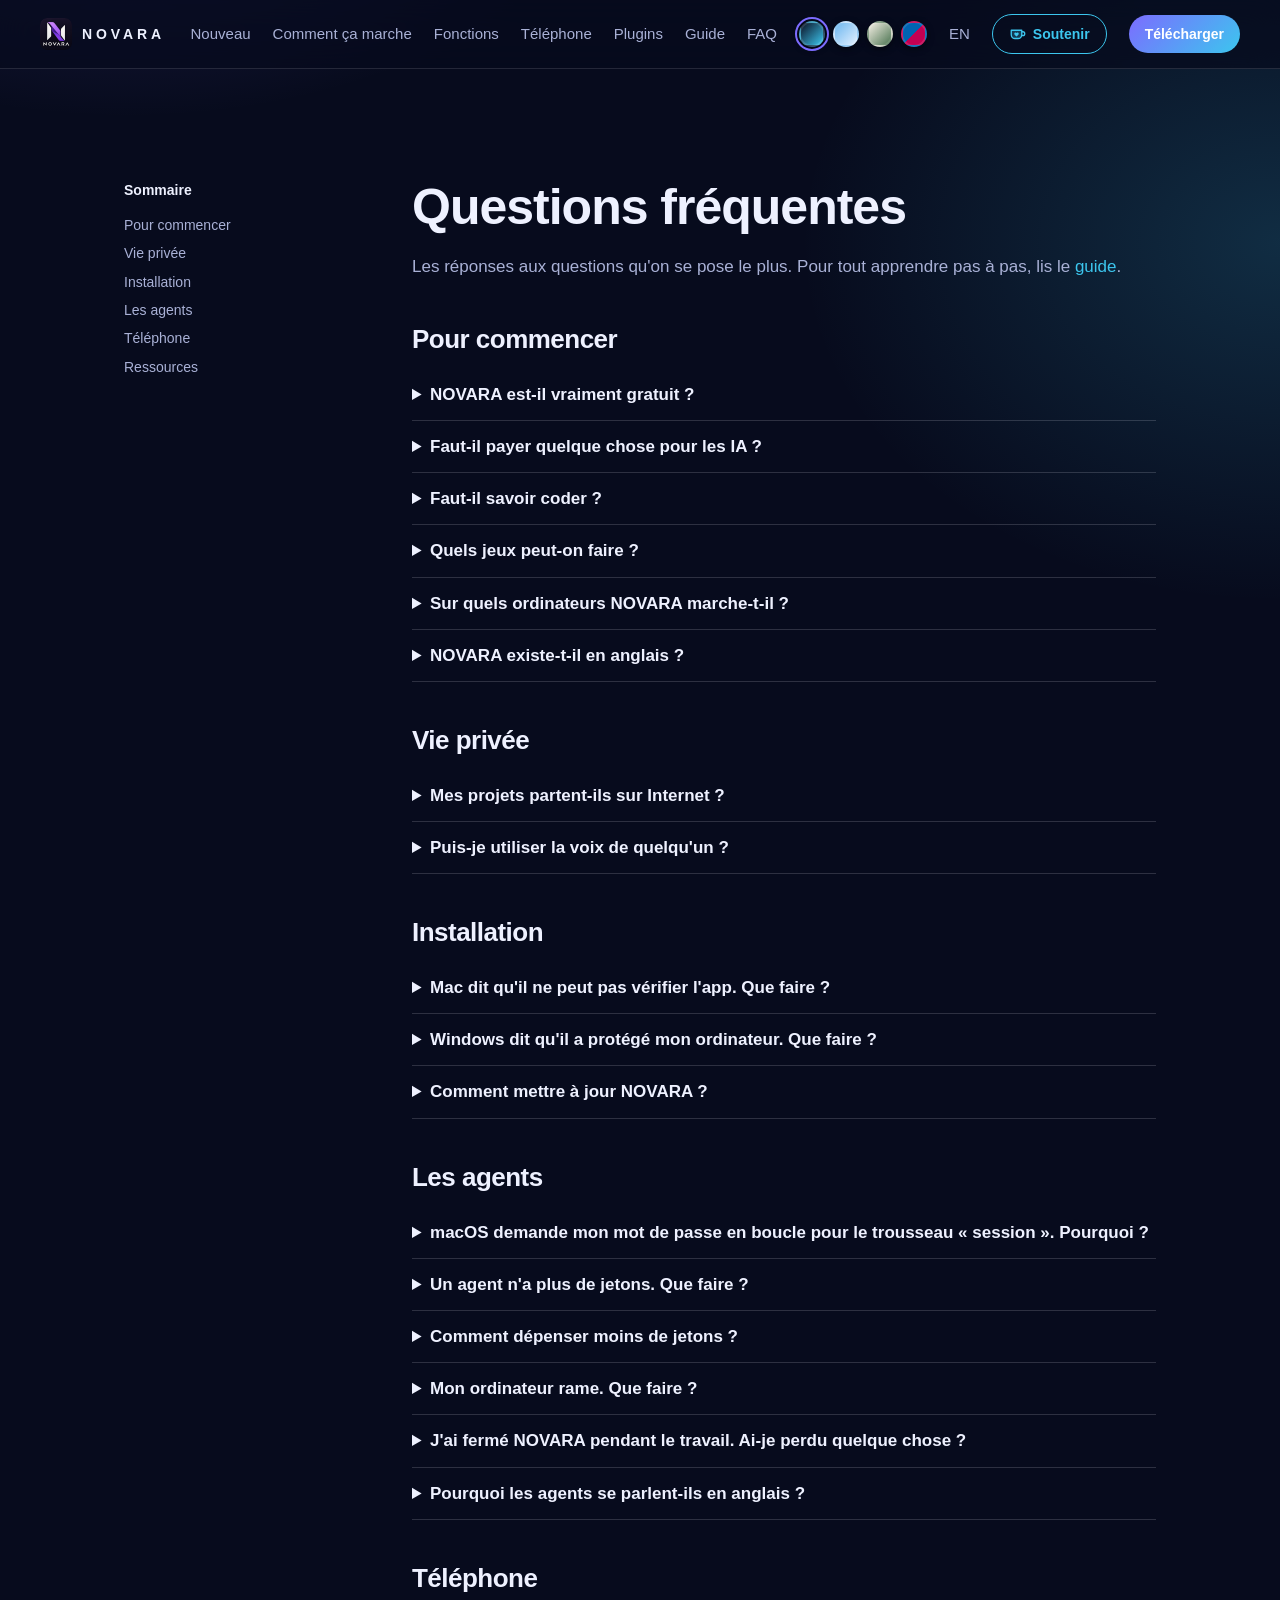
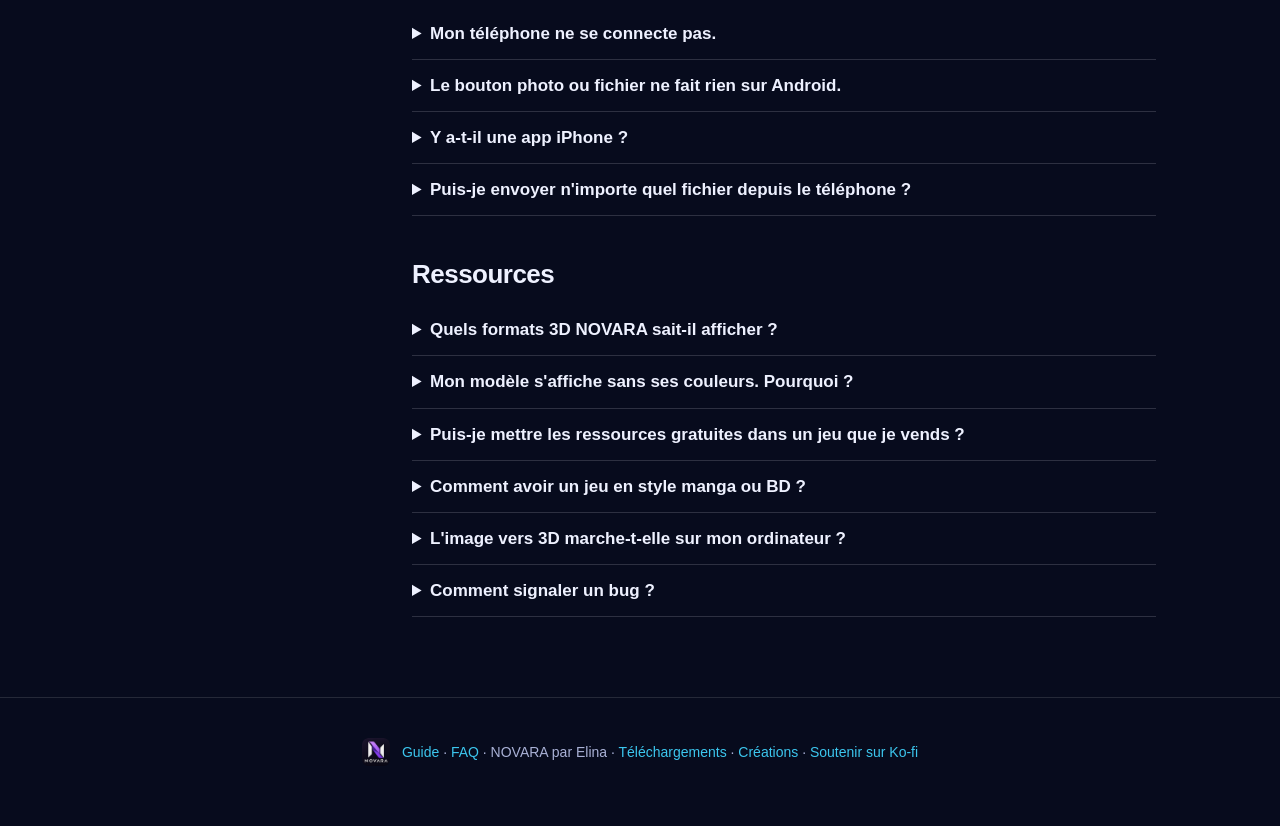
==== commit fc4e6cb0: "NOVARA 0.2.6 : site, README, guide et FAQ Co-Authored-By: Claude Opus 5.5 <noreply@anthropic.com>" ====
--- a/docs/faq-fr.html
+++ b/docs/faq-fr.html
@@ -13,7 +13,7 @@
 <header class="top">
   <a class="brand" href="fr.html"><img src="img/novara-icon.png" alt="" width="32" height="32"><span>NOVARA</span></a>
   <nav>
-    <a href="fr.html#new023">Nouveau</a>
+    <a href="fr.html#new025">Nouveau</a>
     <a href="fr.html#how">Comment ça marche</a>
     <a href="fr.html#features">Fonctions</a>
     <a href="fr.html#phone">Téléphone</a>
@@ -111,6 +111,15 @@
 <details><summary>Mon modèle s'affiche sans ses couleurs. Pourquoi ?</summary>
 <p>NOVARA cherche les textures à côté du modèle, dans un dossier <code>&lt;nom&gt;.fbm</code> ou dans un dossier <code>textures</code>. Si elles sont ailleurs, le modèle s'affiche sans elles.</p>
 </details>
+<details><summary>Puis-je mettre les ressources gratuites dans un jeu que je vends ?</summary>
+<p>Oui. NOVARA ne garde que des licences qui le permettent (CC0, CC-BY, MIT, ISC, OFL, licence Pixabay) et refuse les autres. Chaque fichier est inscrit dans <code>CREDITS.md</code> ; pour les licences CC-BY, mets le texte de crédit dans le générique de ton jeu.</p>
+</details>
+<details><summary>Comment avoir un jeu en style manga ou BD ?</summary>
+<p>Choisis le style <b>Manga / BD</b> ou <b>Anime</b> pour ton projet. Les agents utilisent alors des ombres franches, un contour encré et les polices BD Bangers et Comic Neue. Avant de te montrer un modèle, ils le comparent à des images de vrais jeux de ce style.</p>
+</details>
+<details><summary>L'image vers 3D marche-t-elle sur mon ordinateur ?</summary>
+<p>TripoSR tourne sur les Mac à puce Apple et sur les PC (plus vite avec une carte NVIDIA). Il ne marche pas sur les Mac à processeur Intel. TRELLIS demande une carte NVIDIA avec 16 Go de mémoire vidéo. Dans tous les cas, c'est un brouillon que les agents retravaillent.</p>
+</details>
 <details><summary>Comment signaler un bug ?</summary>
 <p>Utilise <b>Signaler un bug</b> dans NOVARA ou ouvre un ticket sur <a href="https://github.com/elinahart/novara-releases/issues" target="_blank" rel="noopener">GitHub</a>.</p>
 </details>
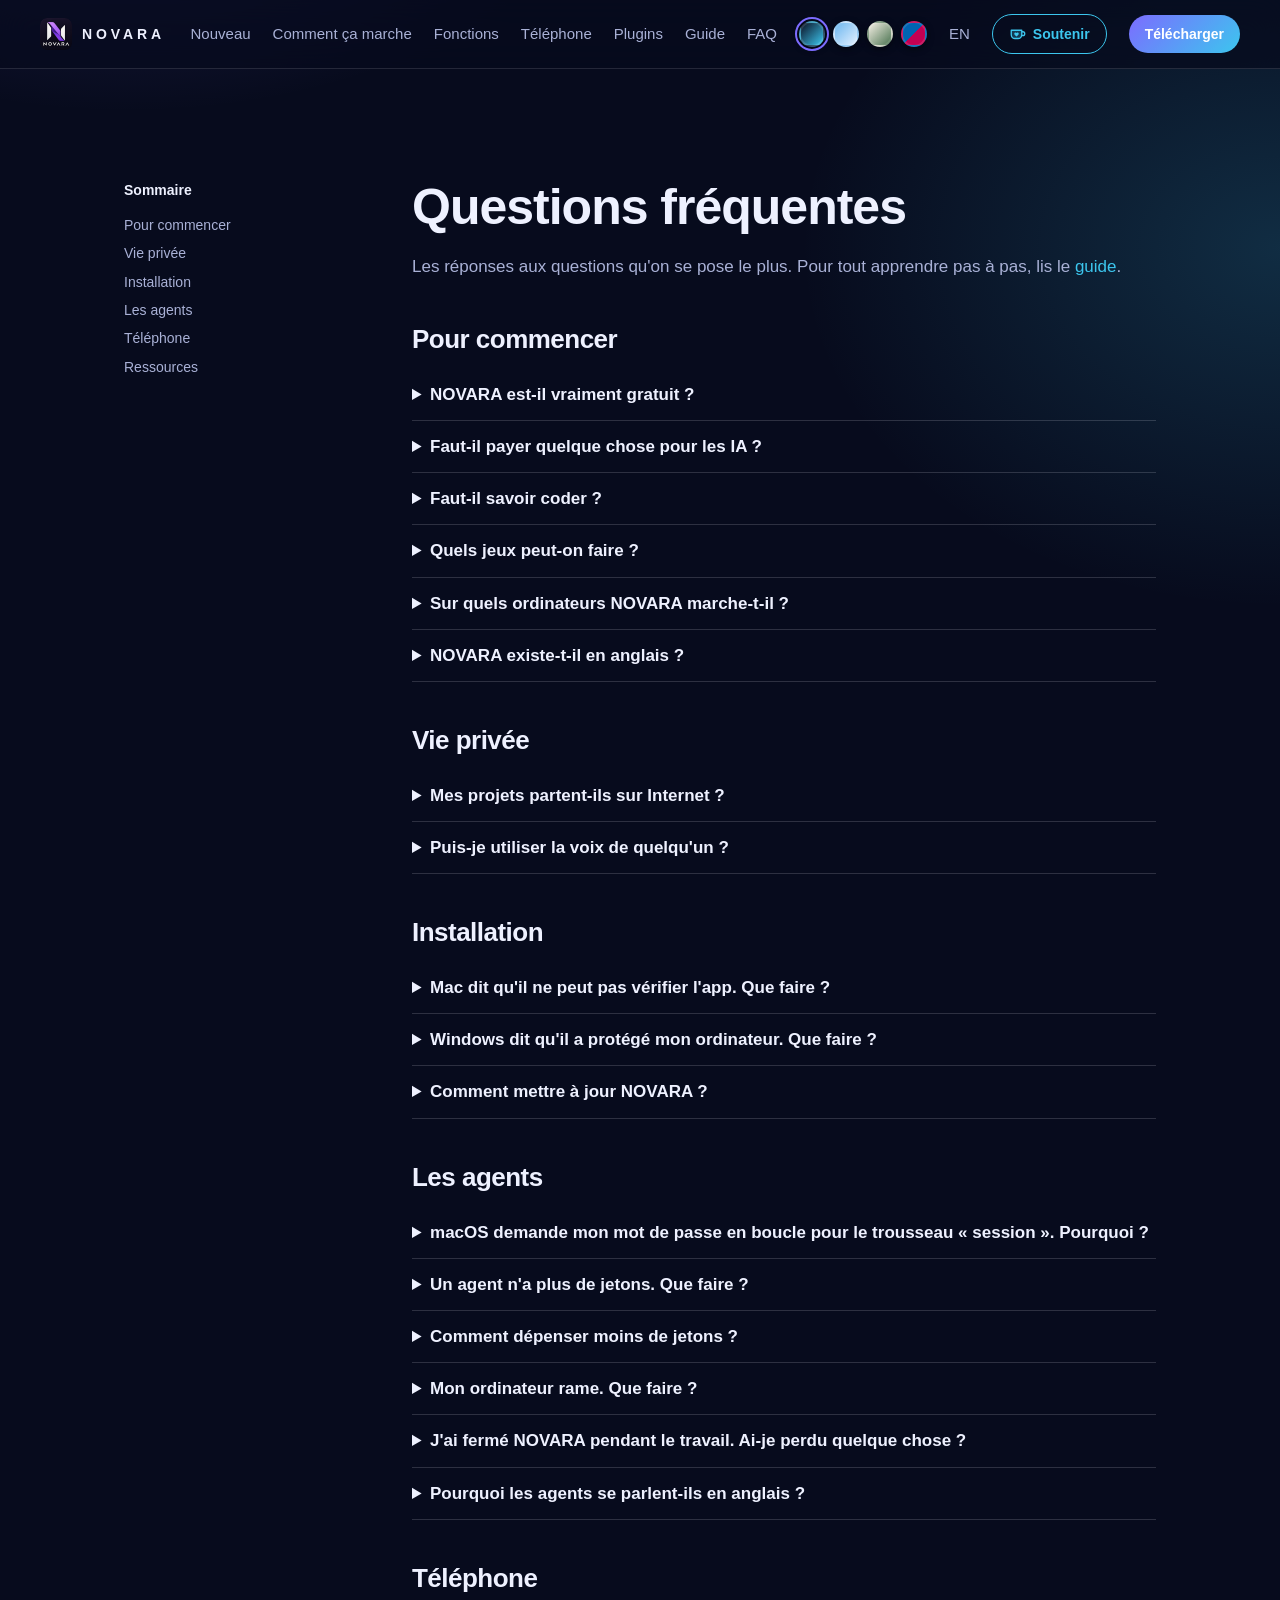
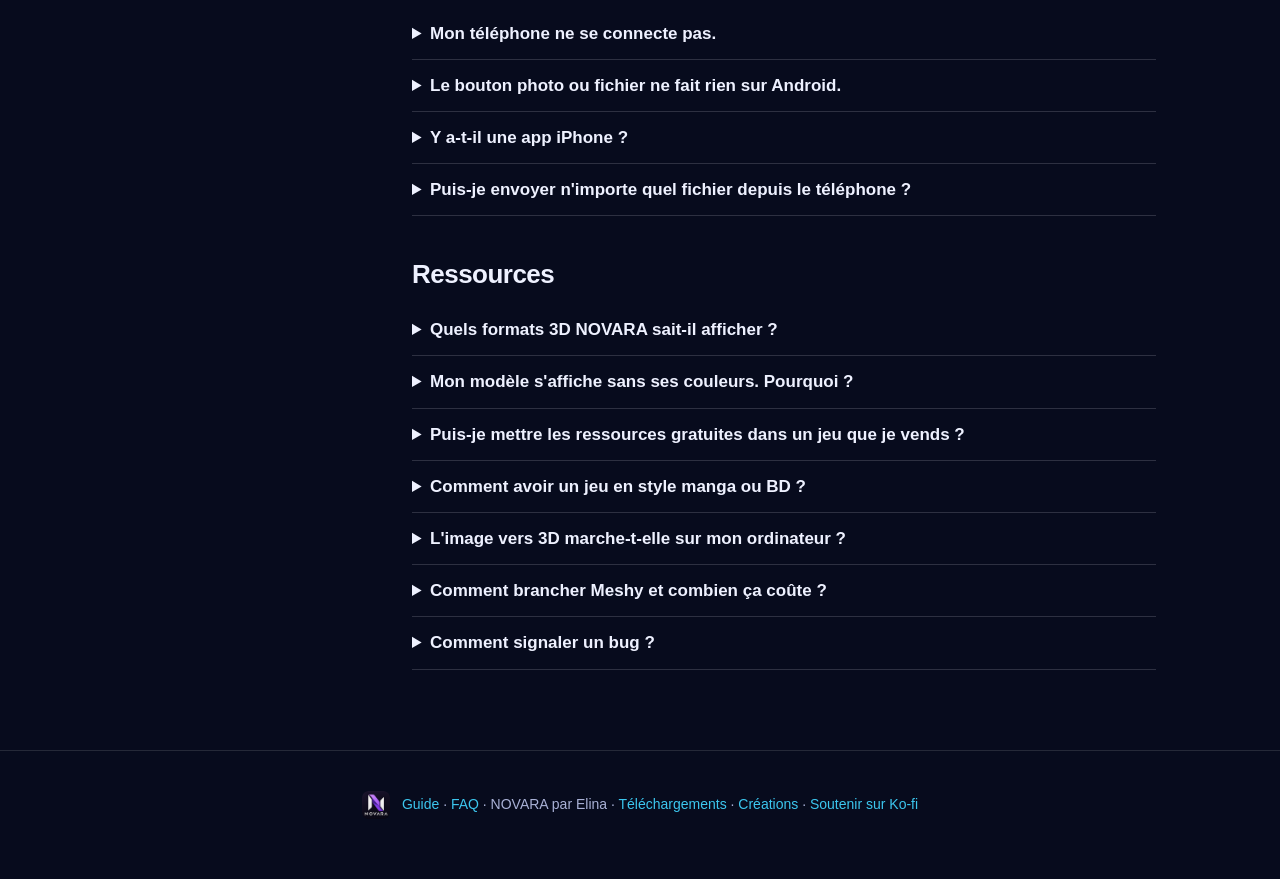
==== commit 8299904b: "NOVARA 0.2.7 : site, README, guide et FAQ (Meshy), Windows reste en 0.2.6 Co-Authored-By: Claude Opu" ====
--- a/docs/faq-fr.html
+++ b/docs/faq-fr.html
@@ -120,6 +120,9 @@
 <details><summary>L'image vers 3D marche-t-elle sur mon ordinateur ?</summary>
 <p>TripoSR tourne sur les Mac à puce Apple et sur les PC (plus vite avec une carte NVIDIA). Il ne marche pas sur les Mac à processeur Intel. TRELLIS demande une carte NVIDIA avec 16 Go de mémoire vidéo. Dans tous les cas, c'est un brouillon que les agents retravaillent.</p>
 </details>
+<details><summary>Comment brancher Meshy et combien ça coûte ?</summary>
+<p>Meshy demande un abonnement payant (le forfait gratuit n'a pas d'accès pour les applications). Colle ta clé Meshy dans <b>Réglages › Services connectés</b> : elle est gardée dans le trousseau, jamais en clair. Avant chaque dépense, NOVARA te montre le prix en crédits et l'image ou le modèle concerné, et rien ne part sans ton oui. Pour un personnage, le créateur de NOVARA (gratuit) passe d'abord.</p>
+</details>
 <details><summary>Comment signaler un bug ?</summary>
 <p>Utilise <b>Signaler un bug</b> dans NOVARA ou ouvre un ticket sur <a href="https://github.com/elinahart/novara-releases/issues" target="_blank" rel="noopener">GitHub</a>.</p>
 </details>
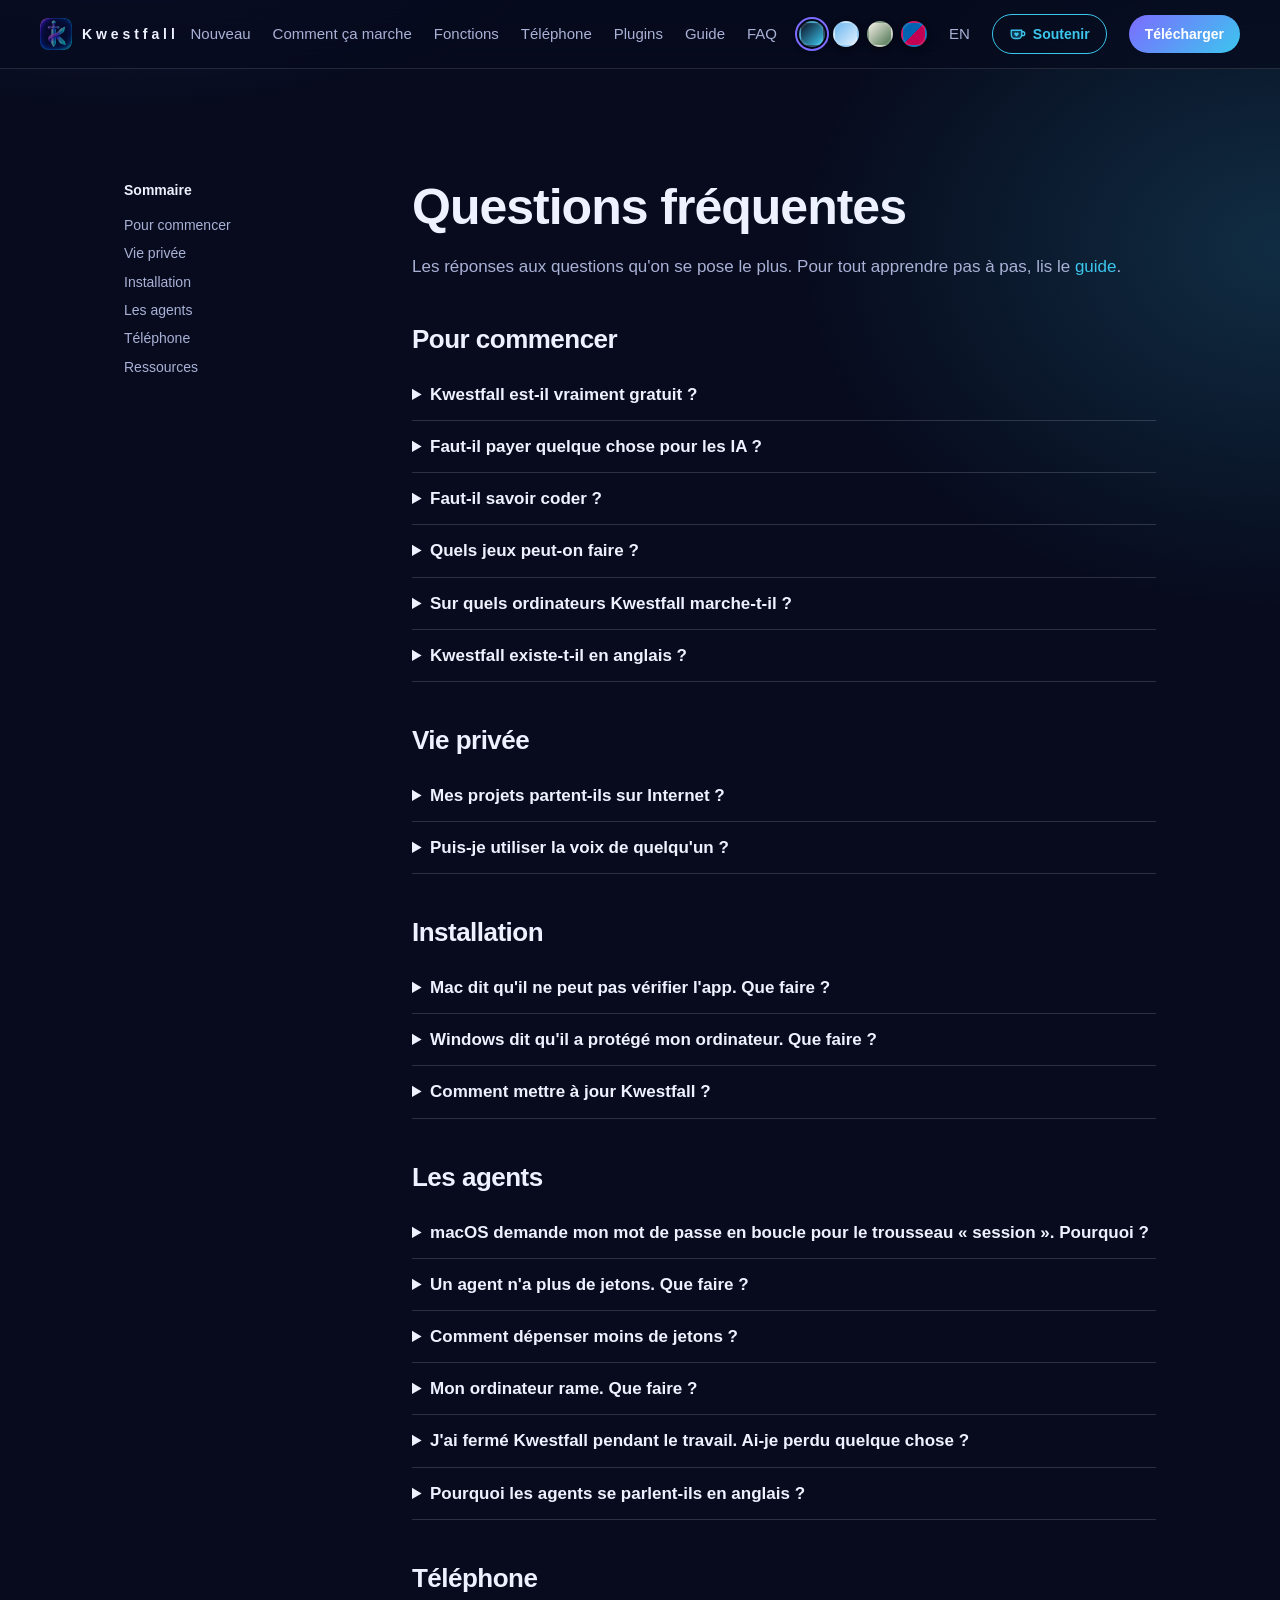
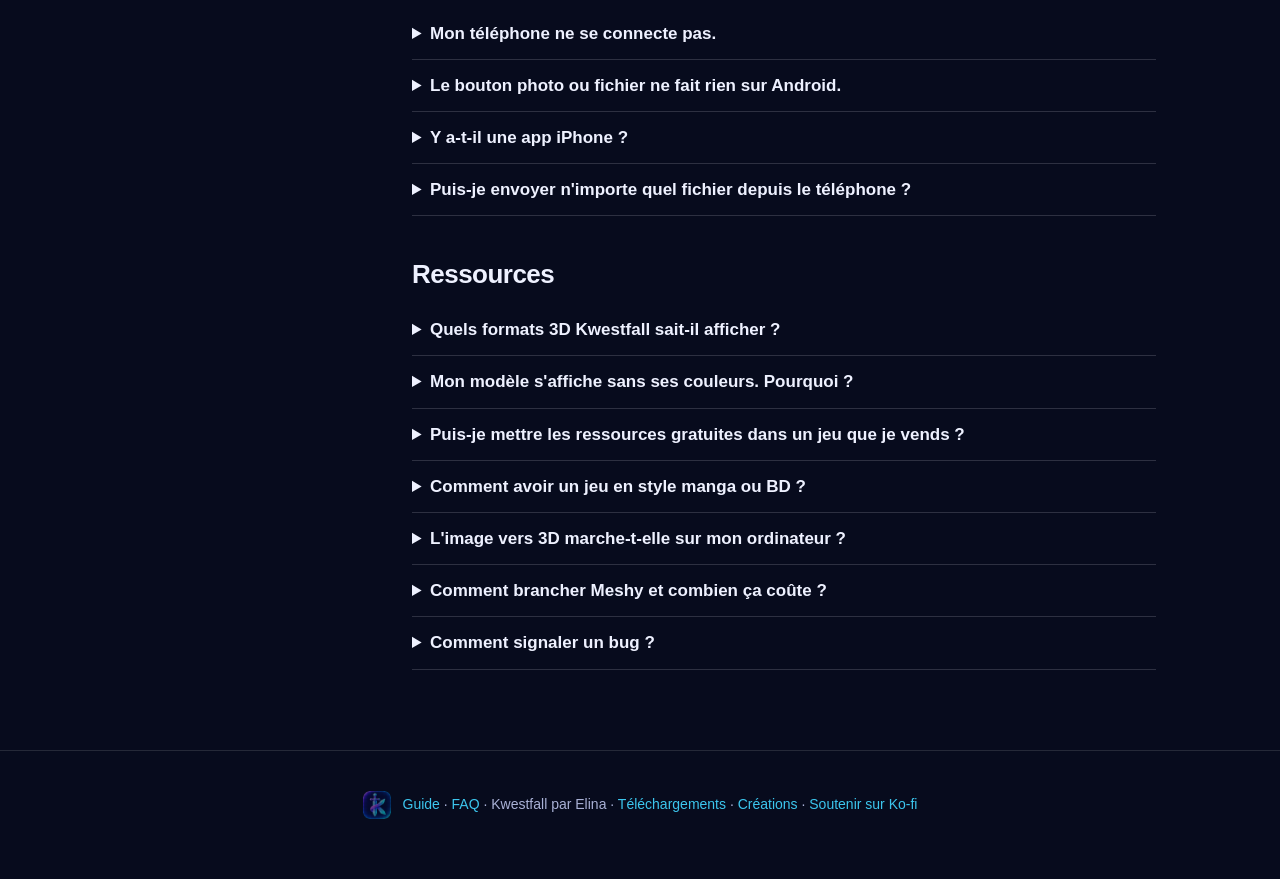
==== commit bf9c1b82: "Kwestfall 0.2.8 : nouveau nom et logo sur le site, README, guide et FAQ Co-Authored-By: Claude Opus " ====
--- a/docs/faq-fr.html
+++ b/docs/faq-fr.html
@@ -3,7 +3,7 @@
 <head>
 <meta charset="utf-8">
 <meta name="viewport" content="width=device-width, initial-scale=1">
-<title>NOVARA — Questions fréquentes</title>
+<title>Kwestfall — Questions fréquentes</title>
 <meta name="description" content="Les réponses aux questions qu&#x27;on se pose le plus. Pour tout apprendre pas à pas, lis le guide.">
 <link rel="icon" href="img/novara-icon.png">
 <link rel="stylesheet" href="style.css?v=16">
@@ -11,7 +11,7 @@
 </head>
 <body>
 <header class="top">
-  <a class="brand" href="fr.html"><img src="img/novara-icon.png" alt="" width="32" height="32"><span>NOVARA</span></a>
+  <a class="brand" href="fr.html"><img src="img/novara-icon.png" alt="" width="32" height="32"><span>Kwestfall</span></a>
   <nav>
     <a href="fr.html#new025">Nouveau</a>
     <a href="fr.html#how">Comment ça marche</a>
@@ -37,11 +37,11 @@
 <h1>Questions fréquentes</h1>
 <p>Les réponses aux questions qu'on se pose le plus. Pour tout apprendre pas à pas, lis le <a href="guide-fr.html">guide</a>.</p>
 <h2 id="s1-pour-commencer">Pour commencer</h2>
-<details><summary>NOVARA est-il vraiment gratuit ?</summary>
-<p>Oui. Toutes les fonctions, tous les thèmes et toutes les mises à jour sont gratuits, sans abonnement et sans compte NOVARA. Tu peux soutenir le projet sur <a href="https://ko-fi.com/K4B229QS15" target="_blank" rel="noopener">Ko-fi</a> si tu veux.</p>
+<details><summary>Kwestfall est-il vraiment gratuit ?</summary>
+<p>Oui. Toutes les fonctions, tous les thèmes et toutes les mises à jour sont gratuits, sans abonnement et sans compte Kwestfall. Tu peux soutenir le projet sur <a href="https://ko-fi.com/K4B229QS15" target="_blank" rel="noopener">Ko-fi</a> si tu veux.</p>
 </details>
 <details><summary>Faut-il payer quelque chose pour les IA ?</summary>
-<p>Les agents utilisent ton propre compte : un abonnement Claude, un compte ChatGPT ou un compte Google. Ce que ça coûte dépend de ce compte. NOVARA choisit le bon modèle pour chaque tâche et ne dépense des jetons que là où une IA est vraiment utile.</p>
+<p>Les agents utilisent ton propre compte : un abonnement Claude, un compte ChatGPT ou un compte Google. Ce que ça coûte dépend de ce compte. Kwestfall choisit le bon modèle pour chaque tâche et ne dépense des jetons que là où une IA est vraiment utile.</p>
 </details>
 <details><summary>Faut-il savoir coder ?</summary>
 <p>Non. Tu décris ton jeu avec tes mots, les agents écrivent le code et tu valides ce qu'ils créent.</p>
@@ -49,35 +49,35 @@
 <details><summary>Quels jeux peut-on faire ?</summary>
 <p>Des jeux web 2D, des jeux web 3D, des jeux Roblox Studio, des jeux Unity et des jeux ASCII, tout en caractères.</p>
 </details>
-<details><summary>Sur quels ordinateurs NOVARA marche-t-il ?</summary>
-<p>Sur Mac avec macOS 11 ou plus récent (Apple Silicon ou Intel), et sur PC avec Windows 10 ou 11 en 64 bits. Il n'y a pas de version Linux pour l'instant. NOVARA regarde ta machine et te propose un nombre d'agents adapté.</p>
+<details><summary>Sur quels ordinateurs Kwestfall marche-t-il ?</summary>
+<p>Sur Mac avec macOS 11 ou plus récent (Apple Silicon ou Intel), et sur PC avec Windows 10 ou 11 en 64 bits. Il n'y a pas de version Linux pour l'instant. Kwestfall regarde ta machine et te propose un nombre d'agents adapté.</p>
 </details>
-<details><summary>NOVARA existe-t-il en anglais ?</summary>
+<details><summary>Kwestfall existe-t-il en anglais ?</summary>
 <p>Oui, en français et en anglais. Il suit la langue de ton ordinateur.</p>
 </details>
 <h2 id="s2-vie-prive">Vie privée</h2>
 <details><summary>Mes projets partent-ils sur Internet ?</summary>
-<p>Tes projets restent sur ton ordinateur et NOVARA ne collecte rien. Il va en ligne pour télécharger des outils et des mises à jour et pour lister les créations de la communauté. Les agents que tu connectes passent par ton compte : ce qu'ils lisent est traité par leur fournisseur, selon ses conditions.</p>
+<p>Tes projets restent sur ton ordinateur et Kwestfall ne collecte rien. Il va en ligne pour télécharger des outils et des mises à jour et pour lister les créations de la communauté. Les agents que tu connectes passent par ton compte : ce qu'ils lisent est traité par leur fournisseur, selon ses conditions.</p>
 </details>
 <details><summary>Puis-je utiliser la voix de quelqu'un ?</summary>
-<p>Seulement avec son accord. NOVARA fait copier de vraies voix et demande ce consentement avant d'enregistrer.</p>
+<p>Seulement avec son accord. Kwestfall fait copier de vraies voix et demande ce consentement avant d'enregistrer.</p>
 </details>
 <h2 id="s3-installation">Installation</h2>
 <details><summary>Mac dit qu'il ne peut pas vérifier l'app. Que faire ?</summary>
-<p>C'est normal : NOVARA n'est pas notarié par Apple. Ouvre <b>Réglages Système › Confidentialité et sécurité</b>, descends et clique sur <b>Ouvrir quand même</b>. Il ne faut le faire qu'une fois.</p>
+<p>C'est normal : Kwestfall n'est pas notarié par Apple. Ouvre <b>Réglages Système › Confidentialité et sécurité</b>, descends et clique sur <b>Ouvrir quand même</b>. Il ne faut le faire qu'une fois.</p>
 </details>
 <details><summary>Windows dit qu'il a protégé mon ordinateur. Que faire ?</summary>
 <p>L'installeur n'est pas signé par Microsoft. Clique sur <b>Informations complémentaires</b>, puis <b>Exécuter quand même</b>.</p>
 </details>
-<details><summary>Comment mettre à jour NOVARA ?</summary>
-<p>NOVARA propose chaque mise à jour sur son écran d'accueil, avec ce qu'elle change. Sa signature est vérifiée avant l'installation.</p>
+<details><summary>Comment mettre à jour Kwestfall ?</summary>
+<p>Kwestfall propose chaque mise à jour sur son écran d'accueil, avec ce qu'elle change. Sa signature est vérifiée avant l'installation.</p>
 </details>
 <h2 id="s4-les-agents">Les agents</h2>
 <details><summary>macOS demande mon mot de passe en boucle pour le trousseau « session ». Pourquoi ?</summary>
-<p>Claude Code garde sa connexion dans ton trousseau macOS et la relit à chaque agent. Si le trousseau est verrouillé, macOS redemande ton mot de passe pour chaque agent. Ouvre l'app <b>Trousseaux d'accès</b>, déverrouille « session », puis relance les agents. NOVARA te prévient quand il voit le trousseau verrouillé.</p>
+<p>Claude Code garde sa connexion dans ton trousseau macOS et la relit à chaque agent. Si le trousseau est verrouillé, macOS redemande ton mot de passe pour chaque agent. Ouvre l'app <b>Trousseaux d'accès</b>, déverrouille « session », puis relance les agents. Kwestfall te prévient quand il voit le trousseau verrouillé.</p>
 </details>
 <details><summary>Un agent n'a plus de jetons. Que faire ?</summary>
-<p>NOVARA te propose de passer à une autre IA si tu en as connecté plusieurs. Tu peux aussi attendre la fin de ta limite, puis reprendre avec <b>Reprise</b>.</p>
+<p>Kwestfall te propose de passer à une autre IA si tu en as connecté plusieurs. Tu peux aussi attendre la fin de ta limite, puis reprendre avec <b>Reprise</b>.</p>
 </details>
 <details><summary>Comment dépenser moins de jetons ?</summary>
 <p>Choisis le mode <b>Éco</b> ou <b>Ultra éco</b> dans les réglages du projet. Les images, sons et musiques faits par les outils locaux ne coûtent aucun jeton.</p>
@@ -85,7 +85,7 @@
 <details><summary>Mon ordinateur rame. Que faire ?</summary>
 <p>Active le <b>Mode léger</b> du projet et réduis le nombre d'agents dans « Ressources et agents ».</p>
 </details>
-<details><summary>J'ai fermé NOVARA pendant le travail. Ai-je perdu quelque chose ?</summary>
+<details><summary>J'ai fermé Kwestfall pendant le travail. Ai-je perdu quelque chose ?</summary>
 <p>Non. Les tâches, les décisions et le travail interrompu sont gardés. Rouvre le projet et utilise <b>Reprise</b> pour repartir avec la même équipe.</p>
 </details>
 <details><summary>Pourquoi les agents se parlent-ils en anglais ?</summary>
@@ -93,10 +93,10 @@
 </details>
 <h2 id="s5-tlphone">Téléphone</h2>
 <details><summary>Mon téléphone ne se connecte pas.</summary>
-<p>Vérifie que le téléphone et l'ordinateur sont sur le même Wi-Fi et que NOVARA est ouvert. Scanne de nouveau le QR code de <b>Mon téléphone</b>. Hors de chez toi, il faut Tailscale sur les deux appareils.</p>
+<p>Vérifie que le téléphone et l'ordinateur sont sur le même Wi-Fi et que Kwestfall est ouvert. Scanne de nouveau le QR code de <b>Mon téléphone</b>. Hors de chez toi, il faut Tailscale sur les deux appareils.</p>
 </details>
 <details><summary>Le bouton photo ou fichier ne fait rien sur Android.</summary>
-<p>Ton app NOVARA est sûrement trop ancienne. Installe la dernière depuis la page du téléphone : ouvre dans Chrome l'adresse de ton NOVARA suivie de <code>/novara-telephone.apk</code>.</p>
+<p>Ton app Kwestfall est sûrement trop ancienne. Installe la dernière depuis la page du téléphone : ouvre dans Chrome l'adresse de ton Kwestfall suivie de <code>/novara-telephone.apk</code>.</p>
 </details>
 <details><summary>Y a-t-il une app iPhone ?</summary>
 <p>Non, mais la page marche dans le navigateur de l'iPhone. Tu peux l'ajouter à ton écran d'accueil.</p>
@@ -105,14 +105,14 @@
 <p>Oui, dans l'onglet <b>Biblio</b>, jusqu'à 200 Mo par fichier. Ils arrivent dans les ressources du projet.</p>
 </details>
 <h2 id="s6-ressources">Ressources</h2>
-<details><summary>Quels formats 3D NOVARA sait-il afficher ?</summary>
+<details><summary>Quels formats 3D Kwestfall sait-il afficher ?</summary>
 <p>GLB, GLTF, FBX, OBJ, STL, PLY, DAE, 3DS, 3MF et USDZ, sur l'ordinateur et sur le téléphone. Les fichiers <code>.blend</code> demandent Blender.</p>
 </details>
 <details><summary>Mon modèle s'affiche sans ses couleurs. Pourquoi ?</summary>
-<p>NOVARA cherche les textures à côté du modèle, dans un dossier <code>&lt;nom&gt;.fbm</code> ou dans un dossier <code>textures</code>. Si elles sont ailleurs, le modèle s'affiche sans elles.</p>
+<p>Kwestfall cherche les textures à côté du modèle, dans un dossier <code>&lt;nom&gt;.fbm</code> ou dans un dossier <code>textures</code>. Si elles sont ailleurs, le modèle s'affiche sans elles.</p>
 </details>
 <details><summary>Puis-je mettre les ressources gratuites dans un jeu que je vends ?</summary>
-<p>Oui. NOVARA ne garde que des licences qui le permettent (CC0, CC-BY, MIT, ISC, OFL, licence Pixabay) et refuse les autres. Chaque fichier est inscrit dans <code>CREDITS.md</code> ; pour les licences CC-BY, mets le texte de crédit dans le générique de ton jeu.</p>
+<p>Oui. Kwestfall ne garde que des licences qui le permettent (CC0, CC-BY, MIT, ISC, OFL, licence Pixabay) et refuse les autres. Chaque fichier est inscrit dans <code>CREDITS.md</code> ; pour les licences CC-BY, mets le texte de crédit dans le générique de ton jeu.</p>
 </details>
 <details><summary>Comment avoir un jeu en style manga ou BD ?</summary>
 <p>Choisis le style <b>Manga / BD</b> ou <b>Anime</b> pour ton projet. Les agents utilisent alors des ombres franches, un contour encré et les polices BD Bangers et Comic Neue. Avant de te montrer un modèle, ils le comparent à des images de vrais jeux de ce style.</p>
@@ -121,16 +121,16 @@
 <p>TripoSR tourne sur les Mac à puce Apple et sur les PC (plus vite avec une carte NVIDIA). Il ne marche pas sur les Mac à processeur Intel. TRELLIS demande une carte NVIDIA avec 16 Go de mémoire vidéo. Dans tous les cas, c'est un brouillon que les agents retravaillent.</p>
 </details>
 <details><summary>Comment brancher Meshy et combien ça coûte ?</summary>
-<p>Meshy demande un abonnement payant (le forfait gratuit n'a pas d'accès pour les applications). Colle ta clé Meshy dans <b>Réglages › Services connectés</b> : elle est gardée dans le trousseau, jamais en clair. Avant chaque dépense, NOVARA te montre le prix en crédits et l'image ou le modèle concerné, et rien ne part sans ton oui. Pour un personnage, le créateur de NOVARA (gratuit) passe d'abord.</p>
+<p>Meshy demande un abonnement payant (le forfait gratuit n'a pas d'accès pour les applications). Colle ta clé Meshy dans <b>Réglages › Services connectés</b> : elle est gardée dans le trousseau, jamais en clair. Avant chaque dépense, Kwestfall te montre le prix en crédits et l'image ou le modèle concerné, et rien ne part sans ton oui. Pour un personnage, le créateur de Kwestfall (gratuit) passe d'abord.</p>
 </details>
 <details><summary>Comment signaler un bug ?</summary>
-<p>Utilise <b>Signaler un bug</b> dans NOVARA ou ouvre un ticket sur <a href="https://github.com/elinahart/novara-releases/issues" target="_blank" rel="noopener">GitHub</a>.</p>
+<p>Utilise <b>Signaler un bug</b> dans Kwestfall ou ouvre un ticket sur <a href="https://github.com/elinahart/novara-releases/issues" target="_blank" rel="noopener">GitHub</a>.</p>
 </details>
 </article>
 </main>
 <footer>
   <img src="img/novara-icon.png" alt="" width="28" height="28">
-  <p><span class="footer-docs"><a href="guide-fr.html">Guide</a> · <a href="faq-fr.html">FAQ</a> · </span>NOVARA par Elina · <a href="https://github.com/elinahart/novara-releases">Téléchargements</a> · <a href="https://github.com/elinahart/novara-creations">Créations</a> · <a href="https://ko-fi.com/K4B229QS15" target="_blank" rel="noopener">Soutenir sur Ko-fi</a></p>
+  <p><span class="footer-docs"><a href="guide-fr.html">Guide</a> · <a href="faq-fr.html">FAQ</a> · </span>Kwestfall par Elina · <a href="https://github.com/elinahart/novara-releases">Téléchargements</a> · <a href="https://github.com/elinahart/novara-creations">Créations</a> · <a href="https://ko-fi.com/K4B229QS15" target="_blank" rel="noopener">Soutenir sur Ko-fi</a></p>
 </footer>
 </body>
 </html>
